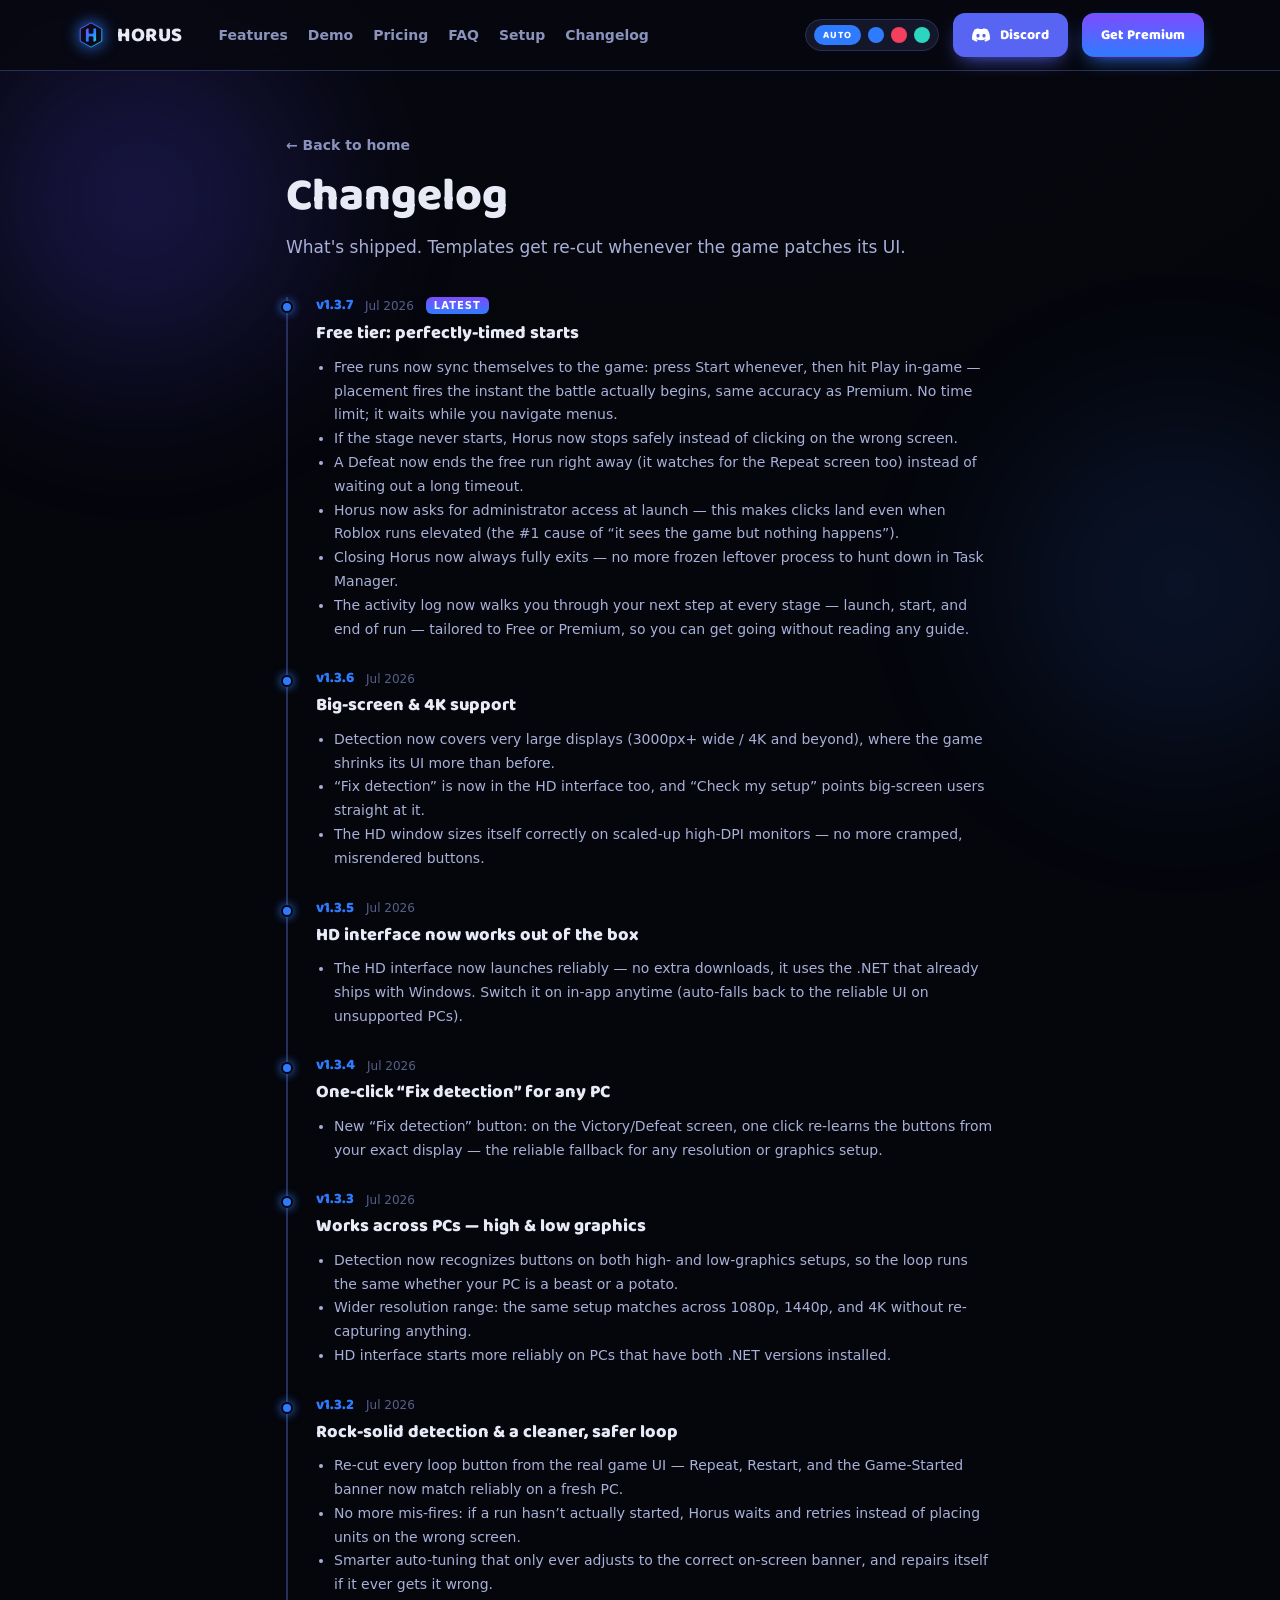
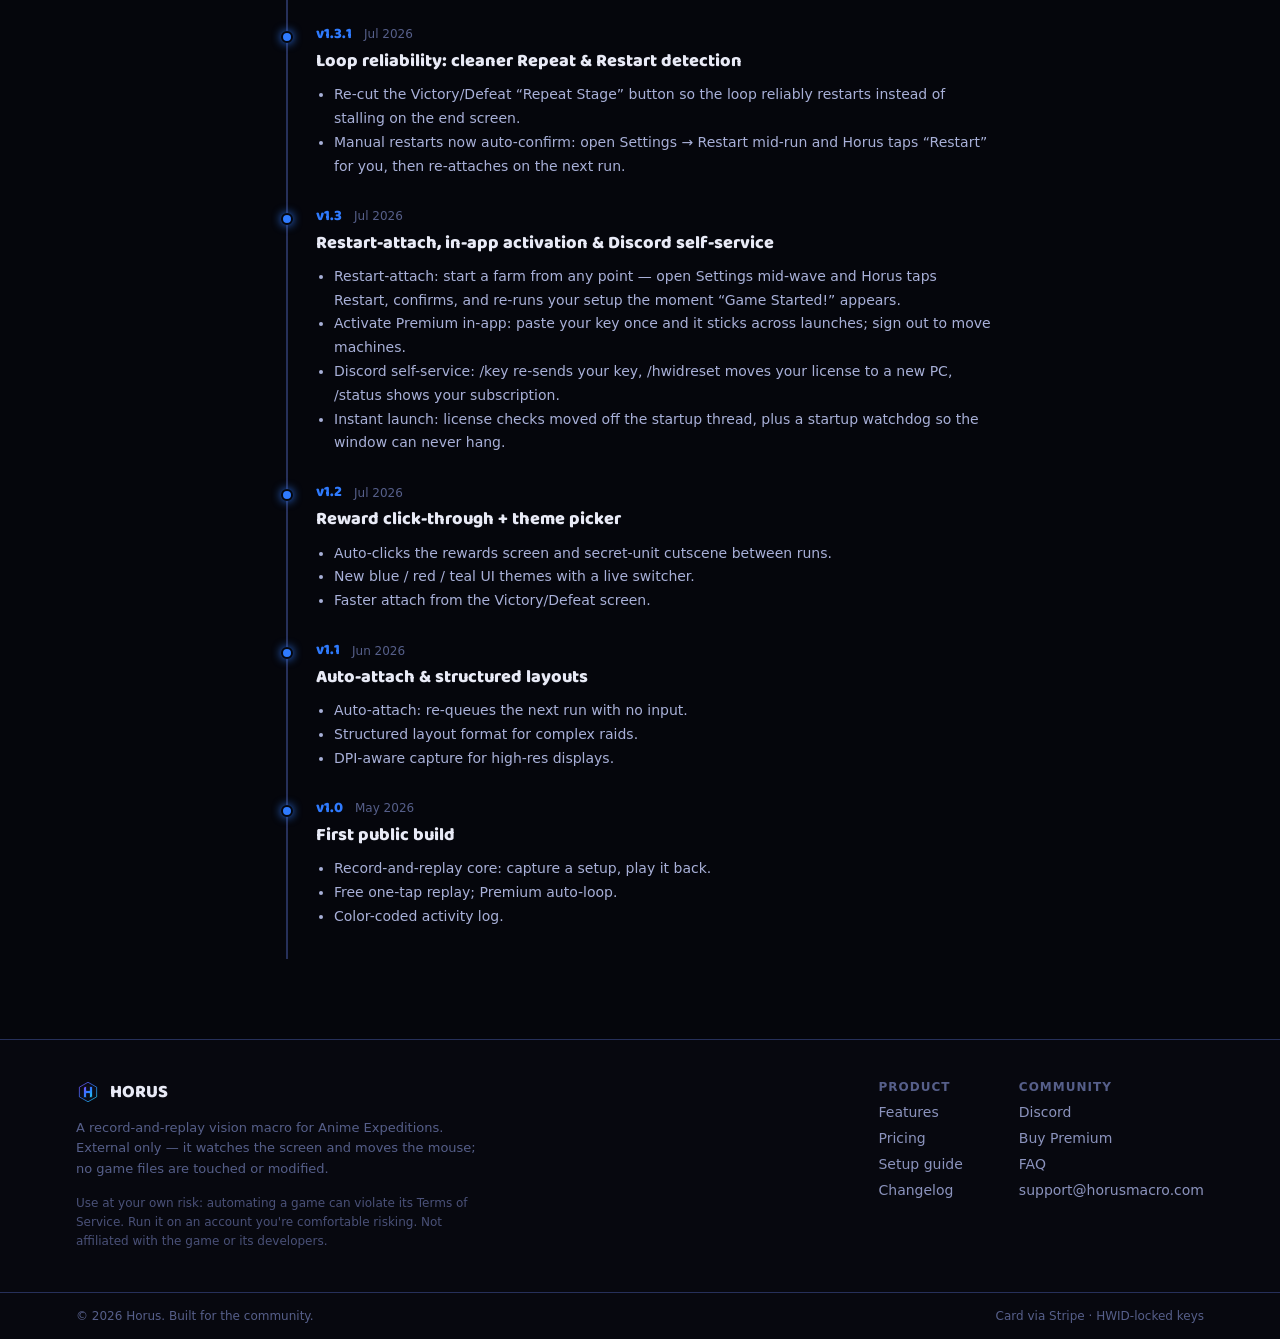
==== changelog.html @ 69d70a3e "Changelog: 1.3.7 adds admin elevation, clean exit, untimed free start, in-app guidance" ====
<!DOCTYPE html>
<html lang="en" data-theme="blue">
<head>
  <meta charset="utf-8">
  <meta name="viewport" content="width=device-width, initial-scale=1">
  <title>Changelog — Horus</title>
  <meta name="description" content="What's shipped in Horus. Templates get re-cut whenever the game patches its UI.">
  <meta name="theme-color" content="#07080f">
  <meta property="og:type" content="website">
  <meta property="og:url" content="https://horusmacro.com/changelog.html">
  <meta property="og:title" content="Changelog — Horus">
  <meta property="og:description" content="What's shipped in Horus. Templates get re-cut whenever the game patches its UI.">
  <meta property="og:image" content="assets/og.png">
  <meta name="twitter:card" content="summary_large_image">

  <link rel="icon" href="favicon.svg" type="image/svg+xml">
  <link rel="preconnect" href="https://fonts.googleapis.com">
  <link rel="preconnect" href="https://fonts.gstatic.com" crossorigin>
  <link href="https://fonts.googleapis.com/css2?family=Baloo+2:wght@500;600;700;800&family=Cascadia+Code&display=swap" rel="stylesheet">
  <link rel="canonical" href="https://horusmacro.com/changelog.html">
  <link rel="stylesheet" href="styles.css">
</head>
<body>
  <a class="skip-link" href="#main">Skip to content</a>

  <div class="bg-fixed" aria-hidden="true"></div>
  <div class="blob blob-a themed" aria-hidden="true"></div>
  <div class="blob blob-b themed" aria-hidden="true"></div>

  <div class="page-wrap">

    <!-- ============ NAV ============ -->
    <header class="nav themed">
      <div class="nav-inner">
        <a class="brand" href="index.html" aria-label="Horus home">
          <span class="mark themed" aria-hidden="true">
            <svg width="30" height="30" viewBox="0 0 128 128" fill="none" aria-hidden="true"><defs><linearGradient id="hlg_changelog_1" x1="0" y1="0" x2="1" y2="1"><stop offset="0" stop-color="#7c4dff"/><stop offset="0.5" stop-color="#2f7bff"/><stop offset="1" stop-color="#22d3ee"/></linearGradient></defs><path d="M64,12 L110,38 V90 L64,116 L18,90 V38 Z" fill="#0b0c17" stroke="url(#hlg_changelog_1)" stroke-width="4" stroke-linejoin="round"/><path d="M48,34 H56 V56 H72 V34 H88 V86 L80,94 H72 V72 H56 V94 H40 V42 Z" fill="url(#hlg_changelog_1)" stroke="#07080f" stroke-width="4" stroke-linejoin="round"/></svg>
          </span>
          <span class="name">HORUS</span>
        </a>

        <nav class="nav-links" aria-label="Primary">
          <a href="index.html#features">Features</a>
          <a href="index.html#demo">Demo</a>
          <a href="index.html#pricing">Pricing</a>
          <a href="index.html#faq">FAQ</a>
          <a href="setup.html">Setup</a>
          <a href="changelog.html" aria-current="page">Changelog</a>
        </nav>

        <div class="nav-right">
          <div class="theme-picker" role="group" aria-label="Color theme">
            <button class="theme-auto active" type="button" aria-pressed="true" title="Auto-cycle themes">AUTO</button>
            <button class="swatch" type="button" data-theme="blue" aria-pressed="false" aria-label="Blue theme"></button>
            <button class="swatch" type="button" data-theme="red" aria-pressed="false" aria-label="Red theme"></button>
            <button class="swatch" type="button" data-theme="teal" aria-pressed="false" aria-label="Teal theme"></button>
          </div>
          <a class="btn btn-discord" href="https://discord.gg/wrZWFJjSjX" target="_blank" rel="noopener" aria-label="Join our Discord"><svg viewBox="0 0 24 24" fill="currentColor" aria-hidden="true"><path d="M20.317 4.369a19.79 19.79 0 0 0-4.885-1.515.074.074 0 0 0-.079.037c-.211.375-.444.865-.608 1.25a18.27 18.27 0 0 0-5.487 0 12.64 12.64 0 0 0-.617-1.25.077.077 0 0 0-.079-.037A19.736 19.736 0 0 0 3.677 4.37a.07.07 0 0 0-.032.027C.533 9.046-.32 13.58.099 18.057a.082.082 0 0 0 .031.057 19.9 19.9 0 0 0 5.993 3.03.078.078 0 0 0 .084-.028c.462-.63.874-1.295 1.226-1.994a.076.076 0 0 0-.041-.106 13.1 13.1 0 0 1-1.872-.892.077.077 0 0 1-.008-.128c.126-.094.252-.192.372-.291a.074.074 0 0 1 .077-.01c3.928 1.793 8.18 1.793 12.062 0a.074.074 0 0 1 .078.009c.12.099.246.198.373.292a.077.077 0 0 1-.006.127 12.3 12.3 0 0 1-1.873.891.077.077 0 0 0-.041.107c.36.698.772 1.362 1.225 1.993a.076.076 0 0 0 .084.028 19.84 19.84 0 0 0 6.002-3.03.077.077 0 0 0 .032-.055c.5-5.177-.838-9.674-3.549-13.66a.061.061 0 0 0-.031-.028zM8.02 15.331c-1.183 0-2.157-1.085-2.157-2.419 0-1.333.956-2.419 2.157-2.419 1.21 0 2.176 1.096 2.157 2.42 0 1.333-.956 2.418-2.157 2.418zm7.975 0c-1.183 0-2.157-1.085-2.157-2.419 0-1.333.955-2.419 2.157-2.419 1.21 0 2.176 1.096 2.157 2.42 0 1.333-.946 2.418-2.157 2.418z"/></svg>Discord</a>
          <a class="btn btn-primary themed" href="index.html#buy">Get Premium</a>
        </div>

        <button class="nav-toggle" type="button" aria-label="Open menu" aria-expanded="false" aria-controls="mobile-menu">
          <svg viewBox="0 0 24 24" fill="none" stroke="currentColor" stroke-width="2.4" stroke-linecap="round"><line x1="4" y1="7" x2="20" y2="7"/><line x1="4" y1="12" x2="20" y2="12"/><line x1="4" y1="17" x2="20" y2="17"/></svg>
        </button>
      </div>

      <div class="mobile-menu" id="mobile-menu">
        <a href="index.html#features">Features</a>
        <a href="index.html#demo">Demo</a>
        <a href="index.html#pricing">Pricing</a>
        <a href="index.html#faq">FAQ</a>
        <a href="setup.html">Setup</a>
        <a href="changelog.html" aria-current="page">Changelog</a>
        <div class="divider"></div>
        <div class="theme-picker-mobile" role="group" aria-label="Color theme">
          <button class="theme-auto active" type="button" aria-pressed="true">AUTO</button>
          <button class="swatch" type="button" data-theme="blue" aria-pressed="false" aria-label="Blue theme"></button>
          <button class="swatch" type="button" data-theme="red" aria-pressed="false" aria-label="Red theme"></button>
          <button class="swatch" type="button" data-theme="teal" aria-pressed="false" aria-label="Teal theme"></button>
        </div>
        <a class="btn btn-discord" href="https://discord.gg/wrZWFJjSjX" target="_blank" rel="noopener" aria-label="Join our Discord"><svg viewBox="0 0 24 24" fill="currentColor" aria-hidden="true"><path d="M20.317 4.369a19.79 19.79 0 0 0-4.885-1.515.074.074 0 0 0-.079.037c-.211.375-.444.865-.608 1.25a18.27 18.27 0 0 0-5.487 0 12.64 12.64 0 0 0-.617-1.25.077.077 0 0 0-.079-.037A19.736 19.736 0 0 0 3.677 4.37a.07.07 0 0 0-.032.027C.533 9.046-.32 13.58.099 18.057a.082.082 0 0 0 .031.057 19.9 19.9 0 0 0 5.993 3.03.078.078 0 0 0 .084-.028c.462-.63.874-1.295 1.226-1.994a.076.076 0 0 0-.041-.106 13.1 13.1 0 0 1-1.872-.892.077.077 0 0 1-.008-.128c.126-.094.252-.192.372-.291a.074.074 0 0 1 .077-.01c3.928 1.793 8.18 1.793 12.062 0a.074.074 0 0 1 .078.009c.12.099.246.198.373.292a.077.077 0 0 1-.006.127 12.3 12.3 0 0 1-1.873.891.077.077 0 0 0-.041.107c.36.698.772 1.362 1.225 1.993a.076.076 0 0 0 .084.028 19.84 19.84 0 0 0 6.002-3.03.077.077 0 0 0 .032-.055c.5-5.177-.838-9.674-3.549-13.66a.061.061 0 0 0-.031-.028zM8.02 15.331c-1.183 0-2.157-1.085-2.157-2.419 0-1.333.956-2.419 2.157-2.419 1.21 0 2.176 1.096 2.157 2.42 0 1.333-.956 2.418-2.157 2.418zm7.975 0c-1.183 0-2.157-1.085-2.157-2.419 0-1.333.955-2.419 2.157-2.419 1.21 0 2.176 1.096 2.157 2.42 0 1.333-.946 2.418-2.157 2.418z"/></svg>Discord</a>
        <a class="btn btn-primary themed" href="index.html#buy">Get Premium</a>
      </div>
    </header>

    <main id="main">
    <section class="subpage subpage-narrow">
      <a class="back-link" href="index.html">← Back to home</a>
      <h1>Changelog</h1>
      <p class="lead">What's shipped. Templates get re-cut whenever the game patches its UI.</p>

      <div class="timeline">
        <div class="tl-entry">
          <span class="tl-dot themed" aria-hidden="true"></span>
          <div class="tl-meta">
            <span class="tl-v themed">v1.3.7</span>
            <span class="tl-date">Jul 2026</span>
            <span class="tl-latest themed">LATEST</span>
          </div>
          <div class="tl-title">Free tier: perfectly-timed starts</div>
          <ul>
            <li>Free runs now sync themselves to the game: press Start whenever, then hit Play in-game — placement fires the instant the battle actually begins, same accuracy as Premium. No time limit; it waits while you navigate menus.</li>
            <li>If the stage never starts, Horus now stops safely instead of clicking on the wrong screen.</li>
            <li>A Defeat now ends the free run right away (it watches for the Repeat screen too) instead of waiting out a long timeout.</li>
            <li>Horus now asks for administrator access at launch — this makes clicks land even when Roblox runs elevated (the #1 cause of “it sees the game but nothing happens”).</li>
            <li>Closing Horus now always fully exits — no more frozen leftover process to hunt down in Task Manager.</li>
            <li>The activity log now walks you through your next step at every stage — launch, start, and end of run — tailored to Free or Premium, so you can get going without reading any guide.</li>
          </ul>
        </div>
        <div class="tl-entry">
          <span class="tl-dot themed" aria-hidden="true"></span>
          <div class="tl-meta">
            <span class="tl-v themed">v1.3.6</span>
            <span class="tl-date">Jul 2026</span>
          </div>
          <div class="tl-title">Big-screen &amp; 4K support</div>
          <ul>
            <li>Detection now covers very large displays (3000px+ wide / 4K and beyond), where the game shrinks its UI more than before.</li>
            <li>“Fix detection” is now in the HD interface too, and “Check my setup” points big-screen users straight at it.</li>
            <li>The HD window sizes itself correctly on scaled-up high-DPI monitors — no more cramped, misrendered buttons.</li>
          </ul>
        </div>
        <div class="tl-entry">
          <span class="tl-dot themed" aria-hidden="true"></span>
          <div class="tl-meta">
            <span class="tl-v themed">v1.3.5</span>
            <span class="tl-date">Jul 2026</span>
          </div>
          <div class="tl-title">HD interface now works out of the box</div>
          <ul>
            <li>The HD interface now launches reliably — no extra downloads, it uses the .NET that already ships with Windows. Switch it on in-app anytime (auto-falls back to the reliable UI on unsupported PCs).</li>
          </ul>
        </div>
        <div class="tl-entry">
          <span class="tl-dot themed" aria-hidden="true"></span>
          <div class="tl-meta">
            <span class="tl-v themed">v1.3.4</span>
            <span class="tl-date">Jul 2026</span>
          </div>
          <div class="tl-title">One-click “Fix detection” for any PC</div>
          <ul>
            <li>New “Fix detection” button: on the Victory/Defeat screen, one click re-learns the buttons from your exact display — the reliable fallback for any resolution or graphics setup.</li>
          </ul>
        </div>
        <div class="tl-entry">
          <span class="tl-dot themed" aria-hidden="true"></span>
          <div class="tl-meta">
            <span class="tl-v themed">v1.3.3</span>
            <span class="tl-date">Jul 2026</span>
          </div>
          <div class="tl-title">Works across PCs — high &amp; low graphics</div>
          <ul>
            <li>Detection now recognizes buttons on both high- and low-graphics setups, so the loop runs the same whether your PC is a beast or a potato.</li>
            <li>Wider resolution range: the same setup matches across 1080p, 1440p, and 4K without re-capturing anything.</li>
            <li>HD interface starts more reliably on PCs that have both .NET versions installed.</li>
          </ul>
        </div>
        <div class="tl-entry">
          <span class="tl-dot themed" aria-hidden="true"></span>
          <div class="tl-meta">
            <span class="tl-v themed">v1.3.2</span>
            <span class="tl-date">Jul 2026</span>
          </div>
          <div class="tl-title">Rock-solid detection &amp; a cleaner, safer loop</div>
          <ul>
            <li>Re-cut every loop button from the real game UI — Repeat, Restart, and the Game-Started banner now match reliably on a fresh PC.</li>
            <li>No more mis-fires: if a run hasn’t actually started, Horus waits and retries instead of placing units on the wrong screen.</li>
            <li>Smarter auto-tuning that only ever adjusts to the correct on-screen banner, and repairs itself if it ever gets it wrong.</li>
          </ul>
        </div>
        <div class="tl-entry">
          <span class="tl-dot themed" aria-hidden="true"></span>
          <div class="tl-meta">
            <span class="tl-v themed">v1.3.1</span>
            <span class="tl-date">Jul 2026</span>
          </div>
          <div class="tl-title">Loop reliability: cleaner Repeat &amp; Restart detection</div>
          <ul>
            <li>Re-cut the Victory/Defeat “Repeat Stage” button so the loop reliably restarts instead of stalling on the end screen.</li>
            <li>Manual restarts now auto-confirm: open Settings → Restart mid-run and Horus taps “Restart” for you, then re-attaches on the next run.</li>
          </ul>
        </div>
        <div class="tl-entry">
          <span class="tl-dot themed" aria-hidden="true"></span>
          <div class="tl-meta">
            <span class="tl-v themed">v1.3</span>
            <span class="tl-date">Jul 2026</span>
          </div>
          <div class="tl-title">Restart-attach, in-app activation &amp; Discord self-service</div>
          <ul>
            <li>Restart-attach: start a farm from any point — open Settings mid-wave and Horus taps Restart, confirms, and re-runs your setup the moment “Game Started!” appears.</li>
            <li>Activate Premium in-app: paste your key once and it sticks across launches; sign out to move machines.</li>
            <li>Discord self-service: /key re-sends your key, /hwidreset moves your license to a new PC, /status shows your subscription.</li>
            <li>Instant launch: license checks moved off the startup thread, plus a startup watchdog so the window can never hang.</li>
          </ul>
        </div>
        <div class="tl-entry">
          <span class="tl-dot themed" aria-hidden="true"></span>
          <div class="tl-meta">
            <span class="tl-v themed">v1.2</span>
            <span class="tl-date">Jul 2026</span>
          </div>
          <div class="tl-title">Reward click-through + theme picker</div>
          <ul>
            <li>Auto-clicks the rewards screen and secret-unit cutscene between runs.</li>
            <li>New blue / red / teal UI themes with a live switcher.</li>
            <li>Faster attach from the Victory/Defeat screen.</li>
          </ul>
        </div>
        <div class="tl-entry">
          <span class="tl-dot themed" aria-hidden="true"></span>
          <div class="tl-meta">
            <span class="tl-v themed">v1.1</span>
            <span class="tl-date">Jun 2026</span>
          </div>
          <div class="tl-title">Auto-attach &amp; structured layouts</div>
          <ul>
            <li>Auto-attach: re-queues the next run with no input.</li>
            <li>Structured layout format for complex raids.</li>
            <li>DPI-aware capture for high-res displays.</li>
          </ul>
        </div>
        <div class="tl-entry">
          <span class="tl-dot themed" aria-hidden="true"></span>
          <div class="tl-meta">
            <span class="tl-v themed">v1.0</span>
            <span class="tl-date">May 2026</span>
          </div>
          <div class="tl-title">First public build</div>
          <ul>
            <li>Record-and-replay core: capture a setup, play it back.</li>
            <li>Free one-tap replay; Premium auto-loop.</li>
            <li>Color-coded activity log.</li>
          </ul>
        </div>
      </div>
    </section>
    </main>

    <!-- ============ FOOTER ============ -->
    <footer class="footer">
      <div class="footer-top">
        <div class="footer-brand">
          <div class="row">
            <span class="mark themed" aria-hidden="true"><svg width="24" height="24" viewBox="0 0 128 128" fill="none" aria-hidden="true"><defs><linearGradient id="hlg_changelog_2" x1="0" y1="0" x2="1" y2="1"><stop offset="0" stop-color="#7c4dff"/><stop offset="0.5" stop-color="#2f7bff"/><stop offset="1" stop-color="#22d3ee"/></linearGradient></defs><path d="M64,12 L110,38 V90 L64,116 L18,90 V38 Z" fill="#0b0c17" stroke="url(#hlg_changelog_2)" stroke-width="4" stroke-linejoin="round"/><path d="M48,34 H56 V56 H72 V34 H88 V86 L80,94 H72 V72 H56 V94 H40 V42 Z" fill="url(#hlg_changelog_2)" stroke="#07080f" stroke-width="4" stroke-linejoin="round"/></svg></span>
            <span class="name">HORUS</span>
          </div>
          <p>A record-and-replay vision macro for Anime Expeditions. External only — it watches the screen and moves the mouse; no game files are touched or modified.</p>
          <p style="color:#4a5178;font-size:12px;">Use at your own risk: automating a game can violate its Terms of Service. Run it on an account you're comfortable risking. Not affiliated with the game or its developers.</p>
        </div>
        <div class="footer-cols">
          <div class="footer-col">
            <span class="label">Product</span>
            <a href="index.html#features">Features</a>
            <a href="index.html#pricing">Pricing</a>
            <a href="setup.html">Setup guide</a>
            <a href="changelog.html">Changelog</a>
          </div>
          <div class="footer-col">
            <span class="label">Community</span>
            <a href="index.html#discord">Discord</a>
            <a href="index.html#buy">Buy Premium</a>
            <a href="index.html#faq">FAQ</a>
            <a class="js-support" data-u="support" data-d="horusmacro.com" href="#">Email support</a>
          </div>
        </div>
      </div>
      <div class="footer-bottom">
        <div class="footer-bottom-inner">
          <span>© 2026 Horus. Built for the community.</span>
          <span>Card via Stripe · HWID-locked keys</span>
        </div>
      </div>
    </footer>

  </div>

  <script src="app.js" defer></script>
</body>
</html>
---- styles.css ----
/* ============================================================
   Horus marketing site — styles
   Vanilla rebuild of the approved prototype. Three themes
   (blue / red / teal) switched via [data-theme] on <html>.
   ============================================================ */

/* ---------- Themes / tokens ---------- */
:root,
:root[data-theme="blue"] {
  --primary: #2f7bff;
  --primary-2: #7c4dff;
  --accent: #22d3ee;
  --bg-deep: #07080f;
  --panel: #0d0e1a;
  --elev: #14162a;
  --border: #26305a;
  --text: #e8eaf6;
  --muted: #8b93bd;
  --on-accent: #ffffff;
  --fog: #5a4bff;
}

:root[data-theme="red"] {
  --primary: #f43f5e;
  --primary-2: #ff7a45;
  --accent: #ffb199;
  --bg-deep: #0a0506;
  --panel: #140a0b;
  --elev: #1e0e10;
  --border: #5a2630;
  --text: #f6e6e8;
  --muted: #b07d84;
  --on-accent: #ffffff;
  --fog: #ff5a5f;
}

:root[data-theme="teal"] {
  --primary: #2dd4bf;
  --primary-2: #34d399;
  --accent: #67e8f9;
  --bg-deep: #04100e;
  --panel: #071612;
  --elev: #0d221c;
  --border: #164a3f;
  --text: #d8fbf1;
  --muted: #6fae9f;
  --on-accent: #04100e;
  --fog: #2dd4bf;
}

/* fixed (non-theme) */
:root {
  --success: #34d399;
  --warning: #fbbf24;
  --danger: #f43f5e;
  --off: #565f8a;
  --page: #05060c;
  --maxw: 1180px;
}

/* ---------- Base ---------- */
* { box-sizing: border-box; }

html {
  scroll-behavior: smooth;
}

body {
  margin: 0;
  background: var(--page);
  color: var(--text);
  font-family: 'Segoe UI', system-ui, -apple-system, sans-serif;
  overflow-x: hidden;
  min-height: 100vh;
  position: relative;
}

a { color: var(--primary); text-decoration: none; }
a:hover { color: var(--accent); }
::selection { background: var(--primary); color: #fff; }

img { max-width: 100%; display: block; }

h1, h2, h3 { text-wrap: balance; }
p { text-wrap: pretty; }

/* themed transition helper */
.themed {
  transition: background-color .7s ease, border-color .7s ease,
              color .7s ease, box-shadow .7s ease;
}

/* focus ring — accessibility */
a:focus-visible,
button:focus-visible,
[tabindex]:focus-visible,
.faq-q:focus-visible {
  outline: 3px solid var(--accent);
  outline-offset: 3px;
  border-radius: 8px;
}

.skip-link {
  position: absolute;
  left: -9999px;
  top: 0;
  z-index: 100;
  background: var(--elev);
  color: var(--text);
  padding: 12px 18px;
  border-radius: 0 0 10px 0;
  font-weight: 700;
}
.skip-link:focus {
  left: 0;
}

.sr-only {
  position: absolute;
  width: 1px; height: 1px;
  padding: 0; margin: -1px;
  overflow: hidden; clip: rect(0 0 0 0);
  white-space: nowrap; border: 0;
}

/* ---------- Keyframes ---------- */
@keyframes drift {
  0% { transform: translate(0,0) scale(1); }
  50% { transform: translate(40px,-26px) scale(1.2); }
  100% { transform: translate(0,0) scale(1); }
}
@keyframes drift2 {
  0% { transform: translate(0,0) scale(1.15); }
  50% { transform: translate(-34px,22px) scale(1); }
  100% { transform: translate(0,0) scale(1.15); }
}
@keyframes floaty {
  0%,100% { transform: translateY(0); }
  50% { transform: translateY(-14px); }
}
@keyframes barPulse {
  0%,100% { opacity: .6; }
  50% { opacity: 1; }
}

/* ---------- Ambient background ---------- */
.bg-fixed {
  position: fixed; inset: 0; z-index: 0; pointer-events: none;
  background: radial-gradient(1200px 700px at 50% -8%, var(--bg-deep), #05060c 72%);
}
.blob {
  position: fixed; z-index: 0; pointer-events: none;
  border-radius: 50%;
}
.blob-a {
  left: -140px; top: -80px; width: 560px; height: 560px;
  background: radial-gradient(circle, var(--fog), transparent 66%);
  filter: blur(60px); opacity: .28;
  animation: drift 20s ease-in-out infinite;
}
.blob-b {
  right: -160px; top: 36%; width: 520px; height: 520px;
  background: radial-gradient(circle, var(--primary), transparent 70%);
  filter: blur(70px); opacity: .16;
  animation: drift2 26s ease-in-out infinite;
}

.page-wrap { position: relative; z-index: 1; }

/* ---------- Nav ---------- */
.nav {
  position: sticky; top: 0; z-index: 40;
  backdrop-filter: blur(12px);
  background: #07080fcc;
  border-bottom: 1px solid var(--border);
}
.nav-inner {
  max-width: var(--maxw); margin: 0 auto;
  display: flex; align-items: center; gap: 22px;
  padding: 13px 26px;
}
.brand {
  display: flex; align-items: center; gap: 11px; color: inherit;
}
.brand:hover { color: inherit; }
.brand .mark {
  color: var(--primary);
  filter: drop-shadow(0 0 8px var(--primary));
  display: flex;
}
.brand .name {
  font: 800 20px/1 'Baloo 2', sans-serif; letter-spacing: .5px;
}
.nav-links {
  margin-left: 14px; display: flex; gap: 20px;
  font-size: 14px; font-weight: 600; color: var(--muted);
}
.nav-links a { color: inherit; }
.nav-links a:hover { color: var(--text); }
.nav-right {
  margin-left: auto; display: flex; align-items: center; gap: 14px;
}

/* theme picker */
.theme-picker {
  display: flex; align-items: center; gap: 7px;
  padding: 5px 8px; border-radius: 999px;
  background: var(--elev); border: 1px solid var(--border);
}
.theme-auto {
  font: 700 10px/1 'Baloo 2', sans-serif; letter-spacing: 1px;
  padding: 5px 9px; border-radius: 999px; border: none; cursor: pointer;
  background: transparent; color: var(--muted);
}
.theme-auto.active { background: var(--primary); color: var(--on-accent); }
.swatch {
  position: relative; width: 16px; height: 16px; border-radius: 50%;
  border: none; cursor: pointer; padding: 0;
}
.swatch[data-theme="blue"] { background: #2f7bff; }
.swatch[data-theme="red"]  { background: #f43f5e; }
.swatch[data-theme="teal"] { background: #2dd4bf; }
.swatch.active::after {
  content: ""; position: absolute; inset: -3px;
  border-radius: 50%; border: 2px solid #fff;
}

.btn {
  display: inline-flex; align-items: center; justify-content: center; gap: 10px;
  font: 800 14px/1 'Baloo 2', sans-serif;
  border-radius: 12px; cursor: pointer; border: 1px solid transparent;
  min-height: 44px; padding: 0 18px; text-align: center;
}
.btn-primary {
  color: var(--on-accent);
  background: linear-gradient(180deg, var(--primary-2), var(--primary));
  box-shadow: 0 8px 20px -8px var(--primary);
}
.btn-primary:hover { color: var(--on-accent); filter: brightness(1.08); }
.btn-ghost {
  color: #c7cdf0; background: transparent; border: 1px solid var(--border);
}
.btn-ghost:hover { color: var(--text); background: var(--elev); }
.btn-elev {
  color: var(--text); background: var(--elev); border: 1px solid var(--border);
}
.btn-elev:hover { color: var(--text); filter: brightness(1.12); }
.btn-discord {
  color: #fff; background: #5865f2; border: 1px solid transparent;
  box-shadow: 0 8px 20px -8px #5865f2;
}
.btn-discord:hover { color: #fff; filter: brightness(1.08); }
.btn-discord svg { width: 18px; height: 18px; }
.btn-lg { font-size: 17px; min-height: 56px; padding: 0 26px; border-radius: 13px; }

/* mobile nav toggle */
.nav-toggle {
  display: none;
  margin-left: auto;
  background: var(--elev); border: 1px solid var(--border);
  color: var(--text); border-radius: 10px;
  width: 44px; height: 44px; cursor: pointer;
  align-items: center; justify-content: center;
}
.nav-toggle svg { width: 22px; height: 22px; }

/* ---------- Layout helpers ---------- */
.section { max-width: var(--maxw); margin: 0 auto; padding: 50px 26px; }
.section-narrow { max-width: 1020px; }
.section-center { text-align: center; }
.eyebrow {
  font-size: 13px; font-weight: 800; letter-spacing: 2px;
  text-transform: uppercase; color: var(--primary-2);
}
.h2 { font: 800 40px/1.1 'Baloo 2', sans-serif; margin: 12px 0 0; }
.lead { color: #a8b0d8; font-size: 16px; line-height: 1.6; }
.head-block { text-align: center; margin-bottom: 38px; }

/* ---------- Hero ---------- */
.hero {
  max-width: var(--maxw); margin: 0 auto;
  padding: 76px 26px 30px;
  display: grid; grid-template-columns: 1.05fr .95fr; gap: 48px;
  align-items: center;
}
.pill {
  display: inline-flex; align-items: center; gap: 9px;
  padding: 7px 14px; border-radius: 999px;
  background: var(--elev); border: 1px solid var(--border);
  font-size: 12px; font-weight: 700; letter-spacing: 1.5px;
  color: var(--primary-2); text-transform: uppercase;
}
.pill .dot {
  width: 7px; height: 7px; border-radius: 50%;
  background: var(--primary); box-shadow: 0 0 8px var(--primary);
}
.hero h1 {
  font: 800 62px/1.02 'Baloo 2', sans-serif;
  letter-spacing: -.5px; margin: 20px 0 0;
}
.hero h1 .accent { color: var(--primary); }
.hero p {
  font-size: 18px; line-height: 1.6; color: #a8b0d8;
  margin: 22px 0 0; max-width: 520px;
}
.cta-row {
  display: flex; flex-wrap: wrap; gap: 14px; margin-top: 32px;
}
.ticks {
  display: flex; flex-wrap: wrap; gap: 18px; margin-top: 26px;
  font-size: 13px; color: var(--muted);
}

/* hero app mock */
.mock {
  position: relative; animation: floaty 7s ease-in-out infinite;
}
.mock-glow {
  position: absolute; inset: -30px; border-radius: 30px;
  background: radial-gradient(circle, var(--primary), transparent 68%);
  filter: blur(40px); opacity: .32;
}
.mock-win {
  position: relative; border-radius: 16px; overflow: hidden;
  background: var(--bg-deep); border: 1px solid var(--border);
  box-shadow: 0 40px 90px -30px #000;
}
.mock-title {
  display: flex; align-items: center; gap: 9px;
  padding: 9px 13px; background: var(--panel);
  border-bottom: 1px solid var(--border);
  font-size: 11px; color: var(--muted);
}
.mock-title .chip {
  width: 15px; height: 15px; border-radius: 5px;
  background: linear-gradient(150deg, var(--primary-2), var(--accent));
}
.mock-bar {
  height: 3px;
  background: linear-gradient(90deg, var(--primary-2), var(--primary), var(--accent));
  animation: barPulse 3.5s ease-in-out infinite;
}
.mock-body { padding: 18px; }
.mock-head { display: flex; align-items: center; gap: 12px; }
.mock-head .logo { color: var(--primary); filter: drop-shadow(0 0 10px var(--primary)); display: flex; }
.mock-head .ttl { font: 800 20px/1 'Baloo 2', sans-serif; }
.mock-head .sub { font-size: 9px; letter-spacing: 2px; color: var(--primary-2); font-weight: 700; margin-top: 3px; }
.mock-badge {
  margin-left: auto; padding: 5px 11px; border-radius: 999px;
  background: linear-gradient(180deg, var(--primary-2), var(--primary));
  font-size: 10px; font-weight: 800; color: var(--on-accent);
}
.mock-tabs {
  display: flex; gap: 6px; margin-top: 15px; padding: 5px;
  border-radius: 12px; background: var(--panel); border: 1px solid var(--border);
}
.mock-tab {
  flex: 1; text-align: center; padding: 10px 0; border-radius: 9px;
  font: 800 13px/1 'Baloo 2', sans-serif;
}
.mock-tab.on { color: var(--on-accent); background: linear-gradient(180deg, var(--primary-2), var(--primary)); }
.mock-tab.off { color: var(--muted); border: 1px solid var(--border); }
.mock-select {
  display: flex; align-items: center; gap: 9px; margin-top: 12px;
  padding: 10px 13px; border-radius: 10px;
  background: var(--elev); border: 1px solid var(--border);
  font-size: 13px; color: var(--text);
}
.mock-select .caret { margin-left: auto; color: var(--muted); }
.mock-start {
  margin-top: 11px; height: 50px; border-radius: 11px;
  display: flex; align-items: center; justify-content: center; gap: 10px;
  font: 800 17px/1 'Baloo 2', sans-serif; color: var(--on-accent);
  background: linear-gradient(180deg, var(--primary-2), var(--primary));
  box-shadow: 0 10px 24px -8px var(--primary);
}
.mock-start .key { font-size: 10px; padding: 3px 7px; border-radius: 5px; background: #0000002e; }
.mock-log {
  margin-top: 12px; font-family: 'Cascadia Code', monospace;
  font-size: 11px; line-height: 1.8; background: #00000055;
  border: 1px solid var(--border); border-radius: 10px; padding: 11px 13px;
}
.mock-log .ok { color: var(--success); }
.mock-log .act { color: var(--primary); }
.mock-log .dim { color: var(--muted); }

/* ---------- Trust strip ---------- */
.trust {
  max-width: var(--maxw); margin: 0 auto; padding: 14px 26px 40px;
}
.trust-grid {
  display: grid; grid-template-columns: repeat(3, 1fr); gap: 1px;
  background: var(--border); border: 1px solid var(--border);
  border-radius: 14px; overflow: hidden;
}
.trust-cell { background: var(--panel); padding: 20px 22px; }
.trust-cell h3 { font: 800 16px/1.2 'Baloo 2', sans-serif; color: var(--text); margin: 0; }
.trust-cell p { font-size: 13px; color: var(--muted); margin: 6px 0 0; line-height: 1.5; }

/* ---------- Demo ---------- */
.demo-slot {
  position: relative; aspect-ratio: 16/9; border-radius: 18px; overflow: hidden;
  background: var(--panel); border: 1px solid var(--border);
  box-shadow: 0 40px 90px -40px #000;
}
.demo-slot .hatch {
  position: absolute; inset: 0; opacity: .05;
  background: repeating-linear-gradient(135deg, #ffffff 0 1px, transparent 1px 16px);
}
.demo-slot .center {
  position: absolute; inset: 0; display: flex; flex-direction: column;
  align-items: center; justify-content: center; gap: 16px;
}
.play-btn {
  width: 78px; height: 78px; border-radius: 50%;
  background: linear-gradient(180deg, var(--primary-2), var(--primary));
  display: flex; align-items: center; justify-content: center;
  box-shadow: 0 0 40px var(--primary);
  color: var(--on-accent); font-size: 26px; padding-left: 5px;
}
.demo-slot .note {
  font-family: 'Cascadia Code', monospace; font-size: 12px;
  letter-spacing: 1px; color: var(--muted);
}

/* ---------- Cards / grids ---------- */
.grid-3 { display: grid; grid-template-columns: repeat(3, 1fr); gap: 20px; }
.card {
  position: relative; background: var(--panel);
  border: 1px solid var(--border); border-radius: 16px;
  padding: 26px 24px; overflow: hidden;
}
.card .num { font: 800 60px/1 'Baloo 2', sans-serif; color: var(--primary); opacity: .16; }
.card h3 { font: 800 20px/1.2 'Baloo 2', sans-serif; margin: 8px 0 0; }
.card p { font-size: 14px; color: #a8b0d8; margin: 8px 0 0; line-height: 1.6; }
.card .icon {
  width: 42px; height: 42px; border-radius: 11px;
  background: var(--elev); border: 1px solid var(--border);
  display: flex; align-items: center; justify-content: center;
  color: var(--primary);
}
.card .icon + h3 { margin-top: 16px; }
.feature h3 { font-size: 18px; }
.feature { padding: 24px; }

/* ---------- Pricing ---------- */
.pricing { max-width: 960px; }
.plan-grid {
  display: grid; grid-template-columns: 1.3fr 1fr 1fr; gap: 1px;
  background: var(--border); border: 1px solid var(--border);
  border-radius: 18px; overflow: hidden;
}
.plan-cell { background: var(--panel); }
.plan-head-label {
  background: var(--bg-deep); padding: 26px 22px;
  display: flex; align-items: flex-end;
  font-size: 13px; color: var(--muted);
}
.plan-head {
  background: var(--panel); padding: 24px 22px; text-align: center;
  position: relative;
}
.plan-head.popular { box-shadow: inset 0 0 0 1px var(--primary); }
.plan-head .tier { font: 800 20px/1 'Baloo 2', sans-serif; }
.plan-head .tier.pro { color: var(--primary); }
.plan-head .price { font: 800 34px/1 'Baloo 2', sans-serif; margin: 10px 0 2px; }
.plan-head .small { font-size: 12px; color: var(--muted); }
.plan-head .btn { display: flex; width: 100%; margin-top: 16px; }
.popular-tab {
  position: absolute; top: -1px; left: 50%; transform: translateX(-50%);
  font: 800 10px/1 'Baloo 2', sans-serif; letter-spacing: 1px;
  color: var(--on-accent);
  background: linear-gradient(180deg, var(--primary-2), var(--primary));
  padding: 4px 12px; border-radius: 0 0 8px 8px;
}
.plan-row-label {
  background: var(--bg-deep); padding: 15px 22px;
  font-size: 14px; color: #c7cdf0; display: flex; align-items: center;
}
.plan-row-val {
  background: var(--panel); padding: 15px 22px; text-align: center;
  font-size: 15px;
}
.plan-row-val.yes { color: var(--success); }
.plan-row-val.no { color: var(--off); }
.pricing-note {
  text-align: center; font-size: 13px; color: var(--off); margin: 18px 0 0;
}
.compat-callout {
  max-width: 620px; margin: 16px auto 0; padding: 14px 18px;
  background: var(--elev); border: 1px solid var(--border);
  border-left: 3px solid var(--accent); border-radius: 12px;
  font-size: 13.5px; line-height: 1.6; color: var(--muted); text-align: center;
}
.compat-callout strong { color: var(--text); }
.compat-steps {
  display: grid; grid-template-columns: repeat(3, 1fr); gap: 14px;
  max-width: 860px; margin: 26px auto 0;
}
@media (max-width: 720px) { .compat-steps { grid-template-columns: 1fr; } }
.compat-step {
  background: var(--elev); border: 1px solid var(--border); border-radius: 14px;
  padding: 18px; text-align: left;
}
.compat-step p { margin: 10px 0 0; font-size: 14px; line-height: 1.55; color: var(--muted); }
.compat-step b { color: var(--text); }
.compat-n {
  display: inline-flex; align-items: center; justify-content: center;
  width: 30px; height: 30px; border-radius: 9px; font-weight: 800; font-size: 15px;
  color: var(--on-accent); background: linear-gradient(150deg, var(--primary-2), var(--accent));
}
.compat-req {
  max-width: 780px; margin: 22px auto 0; padding: 12px 16px; border-radius: 10px;
  border: 1px dashed var(--border); font-size: 13px; line-height: 1.6;
  color: var(--muted); text-align: center;
}
.compat-req b { color: var(--text); }

/* ---------- FAQ ---------- */
.faq { max-width: 820px; }
.faq-list { display: flex; flex-direction: column; gap: 12px; }
.faq-item {
  background: var(--panel); border: 1px solid var(--border);
  border-radius: 13px; overflow: hidden;
}
.faq-q {
  display: flex; align-items: center; gap: 14px;
  padding: 18px 20px; cursor: pointer; width: 100%;
  background: none; border: none; color: inherit; text-align: left;
}
.faq-q .q-text { font: 800 16px/1.3 'Baloo 2', sans-serif; flex: 1; }
.faq-q .sign { color: var(--primary); font-size: 20px; font-weight: 700; }
.faq-a {
  padding: 0 20px 18px; font-size: 15px; color: #a8b0d8; line-height: 1.65;
}
.faq-item[hidden] { display: block; }
.faq-a[hidden] { display: none; }

/* ---------- Final CTA ---------- */
.final-cta {
  position: relative; overflow: hidden; border-radius: 22px;
  border: 1px solid var(--border); background: var(--panel);
  padding: 56px 40px; text-align: center;
}
.final-cta .blob {
  position: absolute;
}
.final-cta .blob-1 {
  left: -80px; top: -60px; width: 340px; height: 340px;
  background: radial-gradient(circle, var(--fog), transparent 66%);
  filter: blur(50px); opacity: .4; animation: drift 18s ease-in-out infinite;
}
.final-cta .blob-2 {
  right: -70px; bottom: -80px; width: 320px; height: 320px;
  background: radial-gradient(circle, var(--primary), transparent 70%);
  filter: blur(56px); opacity: .24; animation: drift2 22s ease-in-out infinite;
}
.final-cta .inner { position: relative; }
.final-cta h2 { font: 800 44px/1.05 'Baloo 2', sans-serif; margin: 0; }
.final-cta p { color: #a8b0d8; font-size: 17px; margin: 16px auto 0; max-width: 540px; line-height: 1.6; }
.final-cta .cta-row { justify-content: center; }

/* ---------- Sub-pages ---------- */
.subpage { max-width: 820px; margin: 0 auto; padding: 64px 26px 80px; }
.subpage-narrow { max-width: 760px; }
.back-link { font-size: 14px; font-weight: 700; color: var(--muted); }
.subpage h1 { font: 800 46px/1.05 'Baloo 2', sans-serif; margin: 18px 0 0; }
.subpage > p.lead { color: #a8b0d8; font-size: 17px; margin: 14px 0 0; line-height: 1.6; }

.step-list { display: flex; flex-direction: column; gap: 14px; margin-top: 34px; }
.step {
  display: flex; gap: 18px; background: var(--panel);
  border: 1px solid var(--border); border-radius: 14px; padding: 22px 24px;
}
.step .n {
  flex: none; width: 40px; height: 40px; border-radius: 11px;
  background: linear-gradient(180deg, var(--primary-2), var(--primary));
  color: var(--on-accent); display: flex; align-items: center; justify-content: center;
  font: 800 18px/1 'Baloo 2', sans-serif;
}
.step h3 { font: 800 19px/1.2 'Baloo 2', sans-serif; margin: 0; }
.step p { font-size: 15px; color: #a8b0d8; margin: 7px 0 0; line-height: 1.65; }

.callout {
  margin-top: 26px; background: var(--elev); border: 1px solid var(--border);
  border-radius: 13px; padding: 20px 22px; font-size: 14px;
  color: #a8b0d8; line-height: 1.65;
}
.callout strong { color: var(--text); }

.timeline { margin-top: 36px; border-left: 2px solid var(--border); }
.tl-entry { position: relative; padding: 0 0 30px 28px; }
.tl-dot {
  position: absolute; left: -7px; top: 4px; width: 12px; height: 12px;
  border-radius: 50%; background: var(--primary);
  box-shadow: 0 0 10px var(--primary); border: 2px solid #05060c;
}
.tl-meta { display: flex; align-items: center; gap: 12px; flex-wrap: wrap; }
.tl-v { font: 800 15px/1 'Baloo 2', sans-serif; color: var(--primary); }
.tl-date { font-size: 12px; color: var(--off); }
.tl-latest {
  font-size: 10px; font-weight: 800; letter-spacing: 1px; color: var(--on-accent);
  background: linear-gradient(180deg, var(--primary-2), var(--primary));
  padding: 3px 8px; border-radius: 6px;
}
.tl-title { font: 800 18px/1.3 'Baloo 2', sans-serif; margin-top: 8px; }
.tl-entry ul { margin: 10px 0 0; padding-left: 18px; color: #a8b0d8; font-size: 14px; line-height: 1.7; }

/* ---------- Footer ---------- */
.footer {
  position: relative; z-index: 1;
  border-top: 1px solid var(--border); background: #07080f;
}
.footer-top {
  max-width: var(--maxw); margin: 0 auto; padding: 40px 26px;
  display: flex; flex-wrap: wrap; gap: 30px;
  align-items: flex-start; justify-content: space-between;
}
.footer-brand { max-width: 420px; }
.footer-brand .row { display: flex; align-items: center; gap: 10px; }
.footer-brand .mark { color: var(--primary); display: flex; }
.footer-brand .name { font: 800 18px/1 'Baloo 2', sans-serif; }
.footer-brand p { font-size: 13px; color: var(--off); line-height: 1.6; margin: 14px 0 0; }
.footer-cols { display: flex; gap: 56px; }
.footer-col { display: flex; flex-direction: column; gap: 10px; font-size: 14px; color: var(--muted); }
.footer-col a, .footer-col span[role="link"] { color: inherit; cursor: pointer; }
.footer-col a:hover { color: var(--text); }
.footer-col .label {
  font-size: 12px; font-weight: 800; letter-spacing: 1px;
  color: var(--off); text-transform: uppercase;
}
.footer-bottom { border-top: 1px solid var(--border); }
.footer-bottom-inner {
  max-width: var(--maxw); margin: 0 auto; padding: 16px 26px;
  font-size: 12px; color: var(--off);
  display: flex; flex-wrap: wrap; gap: 10px; justify-content: space-between;
}

/* ---------- Responsive ---------- */
@media (max-width: 960px) {
  .hero {
    grid-template-columns: 1fr; gap: 34px; padding-top: 54px;
  }
  .hero h1 { font-size: 44px; }
  .mock { max-width: 460px; margin: 0 auto; width: 100%; }
  .grid-3 { grid-template-columns: 1fr 1fr; }
  .h2, .final-cta h2 { font-size: 32px; }
  .plan-grid { font-size: 14px; }

  .nav-links, .nav-right .btn, .theme-picker { display: none; }
  .nav-toggle { display: flex; }

  /* mobile menu panel */
  .mobile-menu {
    display: none;
    flex-direction: column; gap: 4px;
    padding: 10px 26px 18px;
    border-bottom: 1px solid var(--border);
    background: #07080fee; backdrop-filter: blur(12px);
  }
  .mobile-menu.open { display: flex; }
  .mobile-menu a, .mobile-menu button {
    text-align: left; background: none; border: none;
    color: var(--text); font: 700 16px/1 'Baloo 2', sans-serif;
    padding: 12px 4px; cursor: pointer; min-height: 44px;
    display: flex; align-items: center;
  }
  .mobile-menu .divider { height: 1px; background: var(--border); margin: 6px 0; }
  .mobile-menu .theme-picker-mobile {
    display: flex; align-items: center; gap: 9px; padding: 12px 4px;
  }
  .mobile-menu .btn { display: inline-flex; margin-top: 6px; }
}

@media (min-width: 961px) {
  .mobile-menu { display: none !important; }
}

@media (max-width: 540px) {
  .hero h1 { font-size: 32px; }
  .h2, .final-cta h2 { font-size: 26px; }
  .subpage h1 { font-size: 34px; }
  .grid-3 { grid-template-columns: 1fr; }
  .trust-grid { grid-template-columns: 1fr; }
  .plan-grid { grid-template-columns: 1fr; }
  /* on tiny screens, stack pricing: hide the compare-label column visually
     by letting each label row span; keep it readable */
  .plan-head-label { display: none; }
  .final-cta { padding: 40px 22px; }
  .section { padding: 40px 20px; }
  .hero { padding: 40px 20px 20px; }
  .nav-inner { padding: 12px 18px; }
  .footer-cols { gap: 34px; }
}

/* ---------- Buy modal ---------- */
.visually-hidden {
  position: absolute; width: 1px; height: 1px; padding: 0; margin: -1px;
  overflow: hidden; clip: rect(0 0 0 0); white-space: nowrap; border: 0;
}
.buy-overlay {
  position: fixed; inset: 0; z-index: 1000;
  display: flex; align-items: center; justify-content: center; padding: 20px;
  background: rgba(4, 5, 12, 0.72); backdrop-filter: blur(6px);
  animation: buy-fade 160ms ease;
}
.buy-overlay[hidden] { display: none; }
@keyframes buy-fade { from { opacity: 0; } to { opacity: 1; } }
.buy-panel {
  position: relative; width: 100%; max-width: 440px;
  background: linear-gradient(180deg, var(--panel), var(--bg-deep));
  border: 1px solid var(--border); border-radius: 20px;
  padding: 30px 28px 26px; box-shadow: 0 30px 80px -20px rgba(0, 0, 0, 0.8);
  animation: buy-rise 200ms cubic-bezier(.2, .8, .2, 1);
}
@keyframes buy-rise { from { transform: translateY(14px) scale(.98); opacity: 0; } to { transform: none; opacity: 1; } }
.buy-close {
  position: absolute; top: 14px; right: 16px; width: 32px; height: 32px;
  border: 1px solid var(--border); border-radius: 9px; background: var(--elev);
  color: var(--muted); font-size: 14px; cursor: pointer; line-height: 1;
}
.buy-close:hover { color: var(--text); }
.buy-head { display: flex; align-items: center; gap: 14px; margin-bottom: 22px; }
.buy-mark {
  display: grid; place-items: center; width: 52px; height: 52px; flex: none;
  border-radius: 14px; background: var(--elev); border: 1px solid var(--border);
}
.buy-head h3 { font: 800 20px/1.1 'Baloo 2', sans-serif; color: var(--text); margin: 0; }
.buy-price { margin-top: 4px; font-size: 13px; color: var(--muted); }
.buy-price b { font: 800 22px/1 'Baloo 2', sans-serif; color: var(--text); }
.buy-coupon label { display: block; font-size: 13px; font-weight: 700; color: var(--muted); margin-bottom: 8px; }
.buy-coupon-row { display: flex; gap: 10px; }
.buy-coupon-row input {
  flex: 1; min-width: 0; padding: 11px 13px; border-radius: 10px;
  border: 1px solid var(--border); background: var(--bg-deep); color: var(--text);
  font: 600 14px/1 'Cascadia Code', ui-monospace, monospace;
}
.buy-coupon-row input:focus { outline: none; border-color: var(--primary); }
.buy-coupon-row .btn { padding: 11px 18px; }
.buy-coupon-note { font-size: 12px; color: var(--success); margin-top: 7px; }
.buy-fineprint { font-size: 12px; color: var(--off); margin-top: 8px; }
.buy-divider { height: 1px; background: var(--border); margin: 22px 0; }
.buy-confirm { display: flex; align-items: flex-start; gap: 11px; cursor: pointer; }
.buy-check {
  flex: none; width: 22px; height: 22px; margin-top: 1px; border-radius: 6px;
  border: 2px solid var(--border); background: transparent;
  display: grid; place-items: center; color: var(--on-accent);
  font-size: 13px; font-weight: 800; transition: background .15s, border-color .15s;
}
.buy-confirm.on .buy-check { background: var(--primary); border-color: var(--primary); }
.buy-confirm.on .buy-check::after { content: '✓'; }
.buy-confirm span:last-child { font-size: 14px; color: var(--text); line-height: 1.4; }
.buy-confirm a { color: var(--primary); }
.buy-pay {
  display: flex; align-items: center; justify-content: center; gap: 9px;
  width: 100%; margin-top: 18px; padding: 15px 0;
  font: 800 16px/1 'Baloo 2', sans-serif;
}
.buy-pay:disabled { opacity: .5; cursor: not-allowed; }
.buy-hint { text-align: center; font-size: 12px; color: var(--off); margin-top: 12px; }

/* ---------- Reduced motion ---------- */
@media (prefers-reduced-motion: reduce) {
  .buy-overlay, .buy-panel { animation: none !important; }
  html { scroll-behavior: auto; }
  .blob, .blob-a, .blob-b,
  .mock, .mock-bar,
  .final-cta .blob-1, .final-cta .blob-2 {
    animation: none !important;
  }
  .themed { transition: none !important; }
}
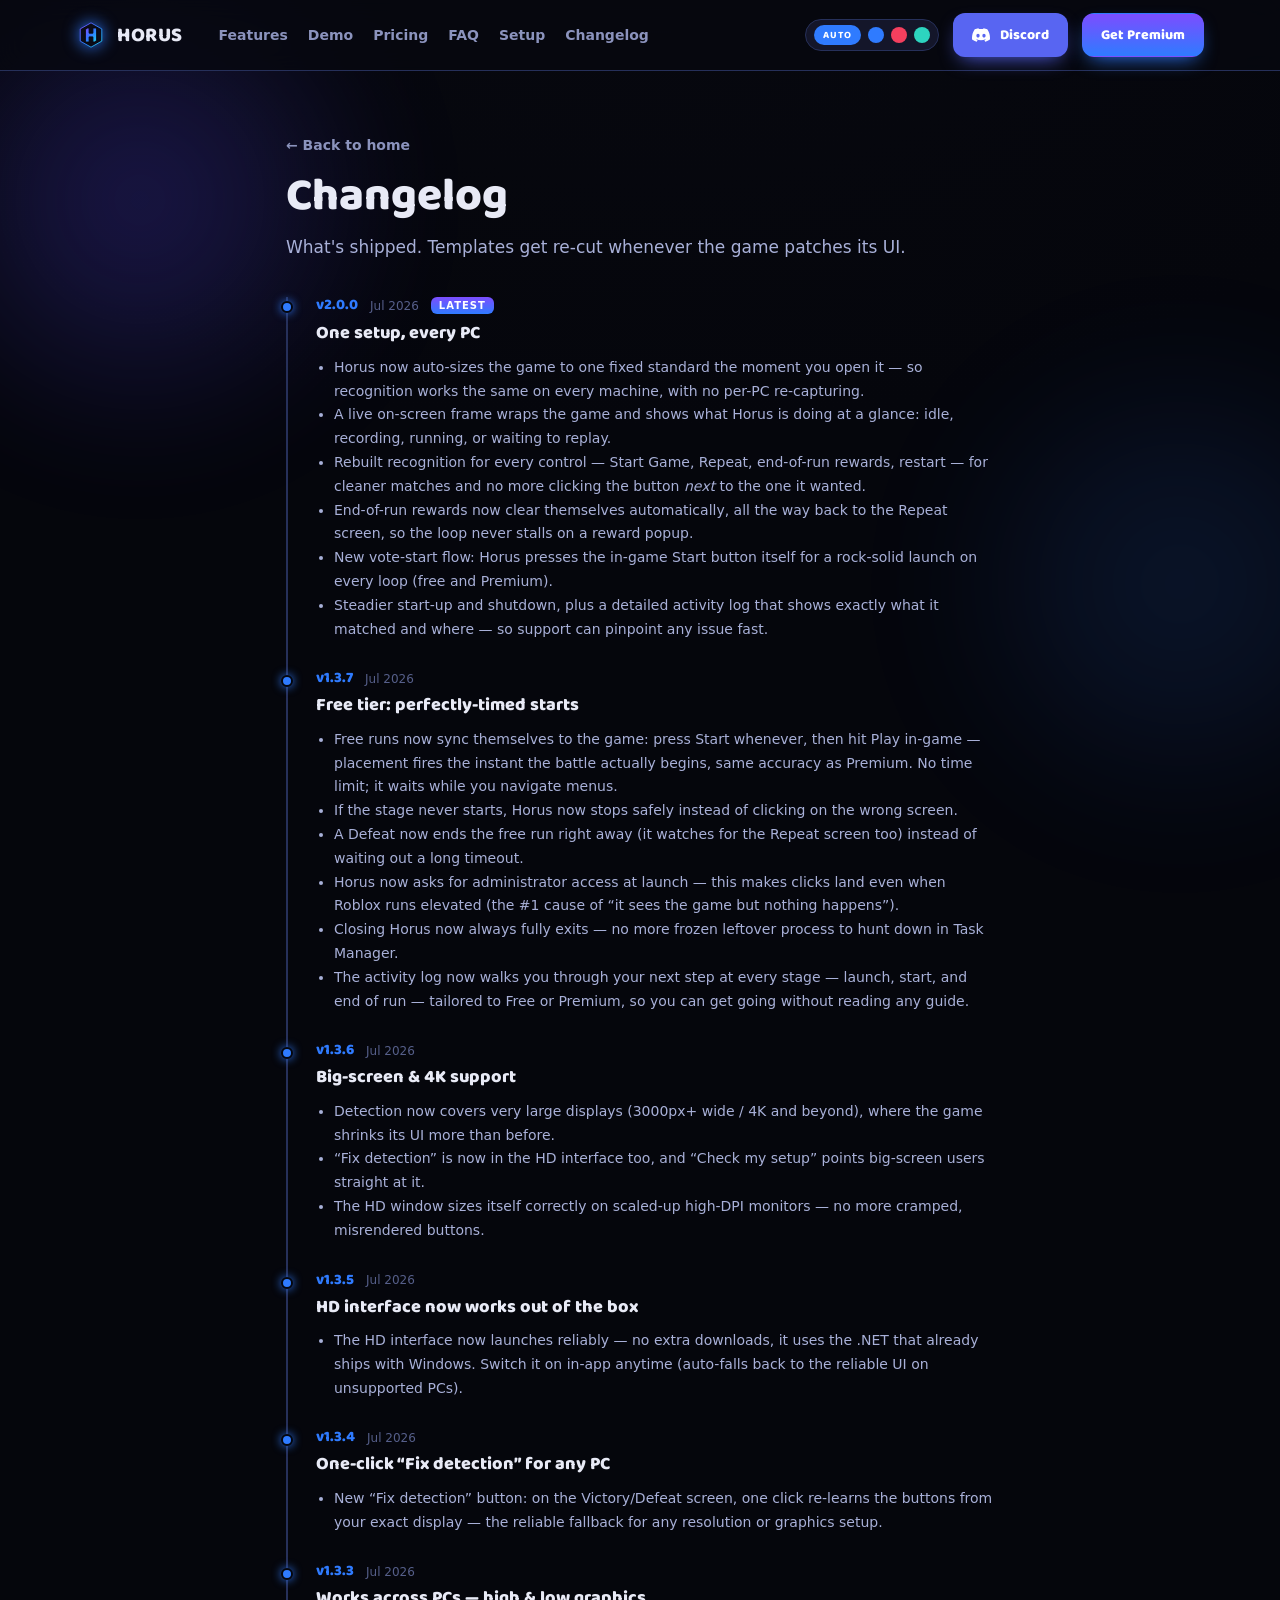
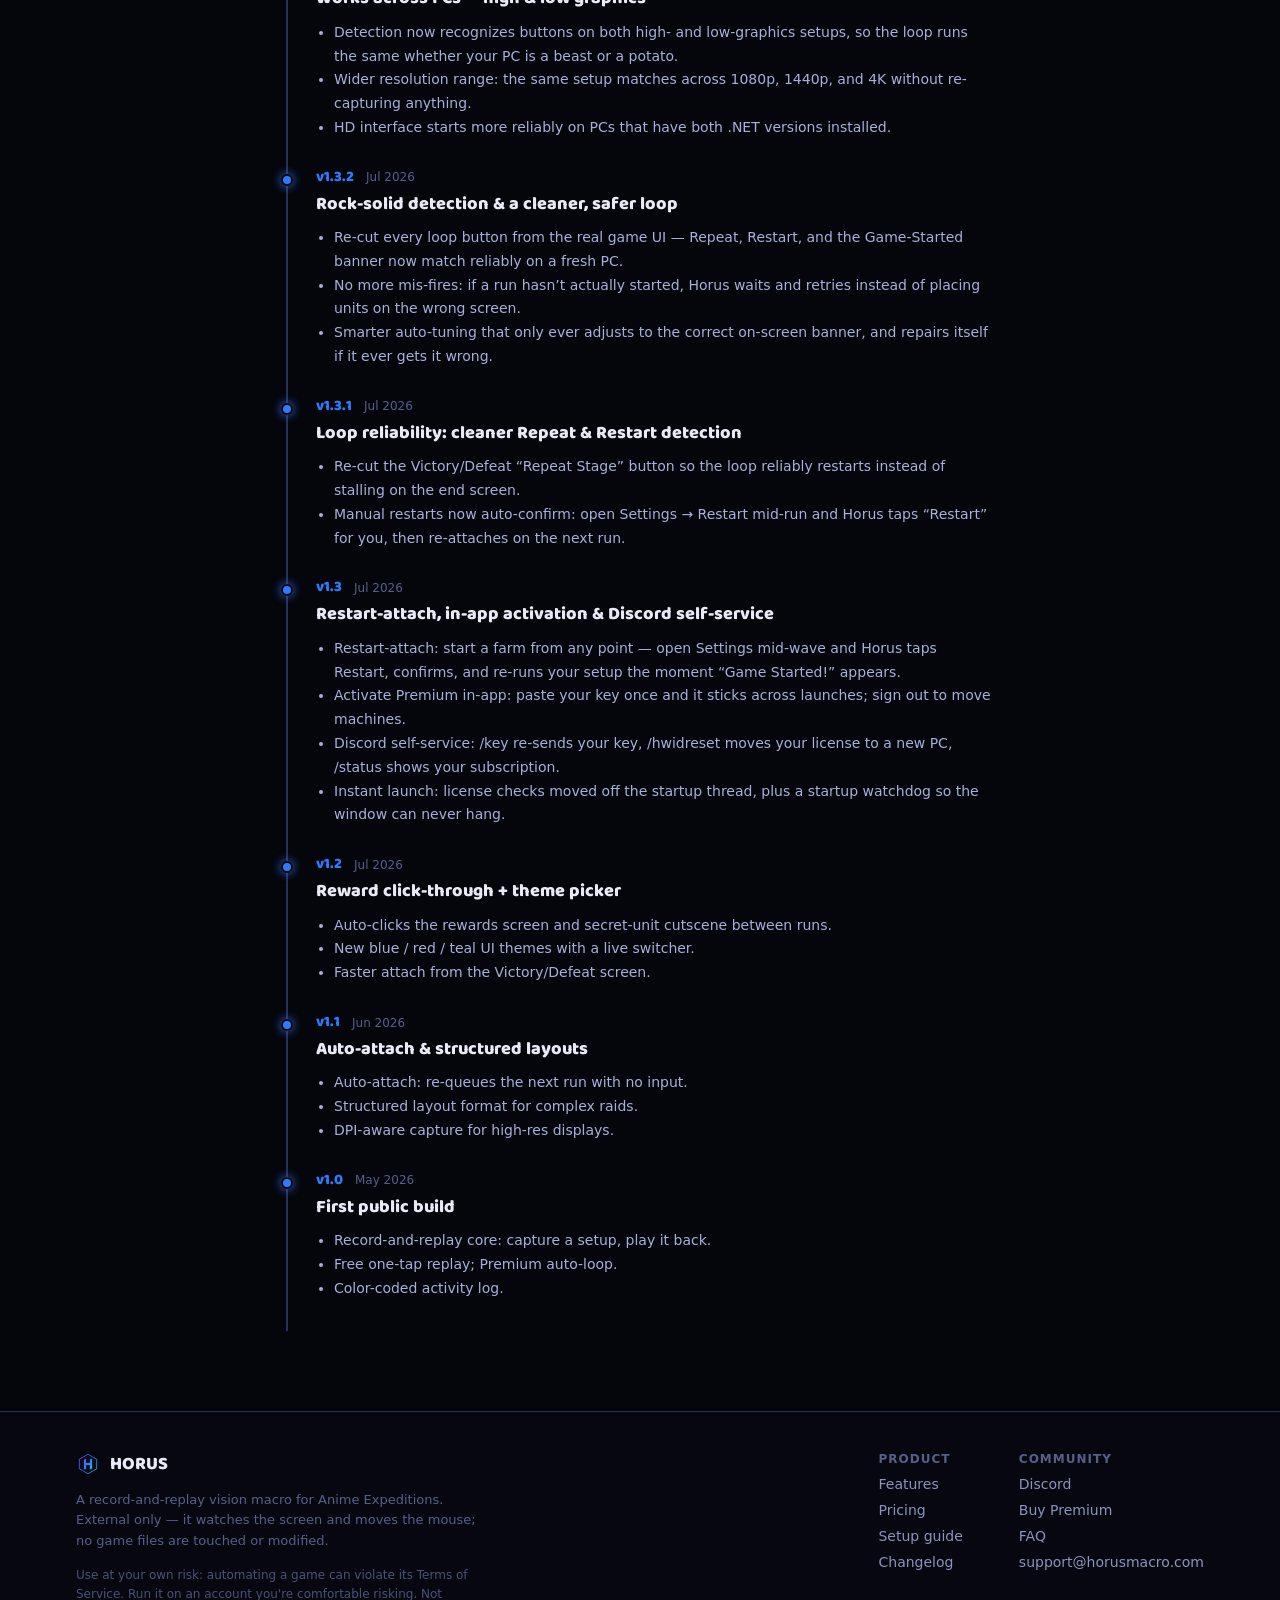
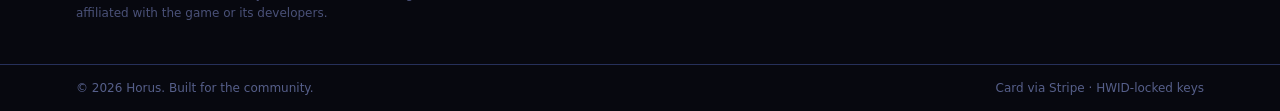
==== commit b579d3c9: "changelog: add v2.0.0 — one setup, every PC Auto-sizes the game to a fixed standard on every PC, liv" ====
--- a/changelog.html
+++ b/changelog.html
@@ -93,9 +93,25 @@
         <div class="tl-entry">
           <span class="tl-dot themed" aria-hidden="true"></span>
           <div class="tl-meta">
+            <span class="tl-v themed">v2.0.0</span>
+            <span class="tl-date">Jul 2026</span>
+            <span class="tl-latest themed">LATEST</span>
+          </div>
+          <div class="tl-title">One setup, every PC</div>
+          <ul>
+            <li>Horus now auto-sizes the game to one fixed standard the moment you open it — so recognition works the same on every machine, with no per-PC re-capturing.</li>
+            <li>A live on-screen frame wraps the game and shows what Horus is doing at a glance: idle, recording, running, or waiting to replay.</li>
+            <li>Rebuilt recognition for every control — Start Game, Repeat, end-of-run rewards, restart — for cleaner matches and no more clicking the button <em>next</em> to the one it wanted.</li>
+            <li>End-of-run rewards now clear themselves automatically, all the way back to the Repeat screen, so the loop never stalls on a reward popup.</li>
+            <li>New vote-start flow: Horus presses the in-game Start button itself for a rock-solid launch on every loop (free and Premium).</li>
+            <li>Steadier start-up and shutdown, plus a detailed activity log that shows exactly what it matched and where — so support can pinpoint any issue fast.</li>
+          </ul>
+        </div>
+        <div class="tl-entry">
+          <span class="tl-dot themed" aria-hidden="true"></span>
+          <div class="tl-meta">
             <span class="tl-v themed">v1.3.7</span>
             <span class="tl-date">Jul 2026</span>
-            <span class="tl-latest themed">LATEST</span>
           </div>
           <div class="tl-title">Free tier: perfectly-timed starts</div>
           <ul>
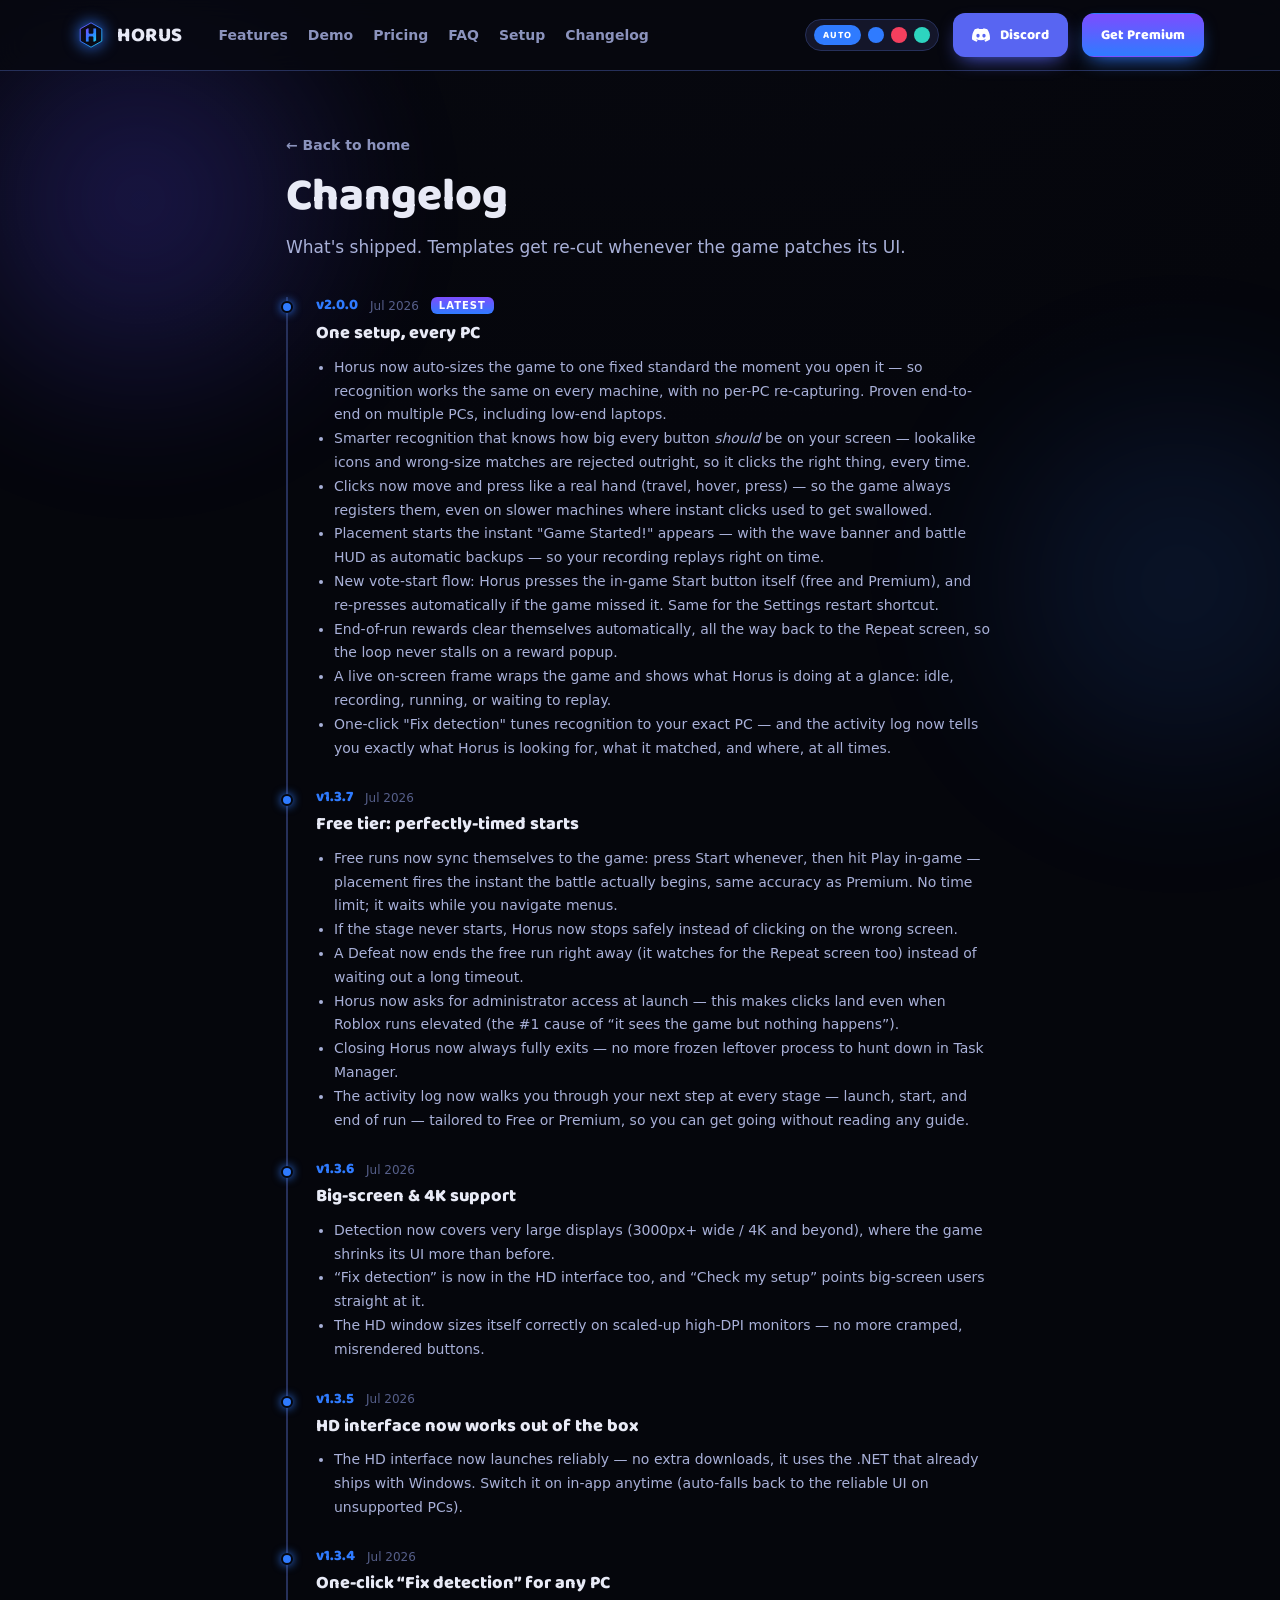
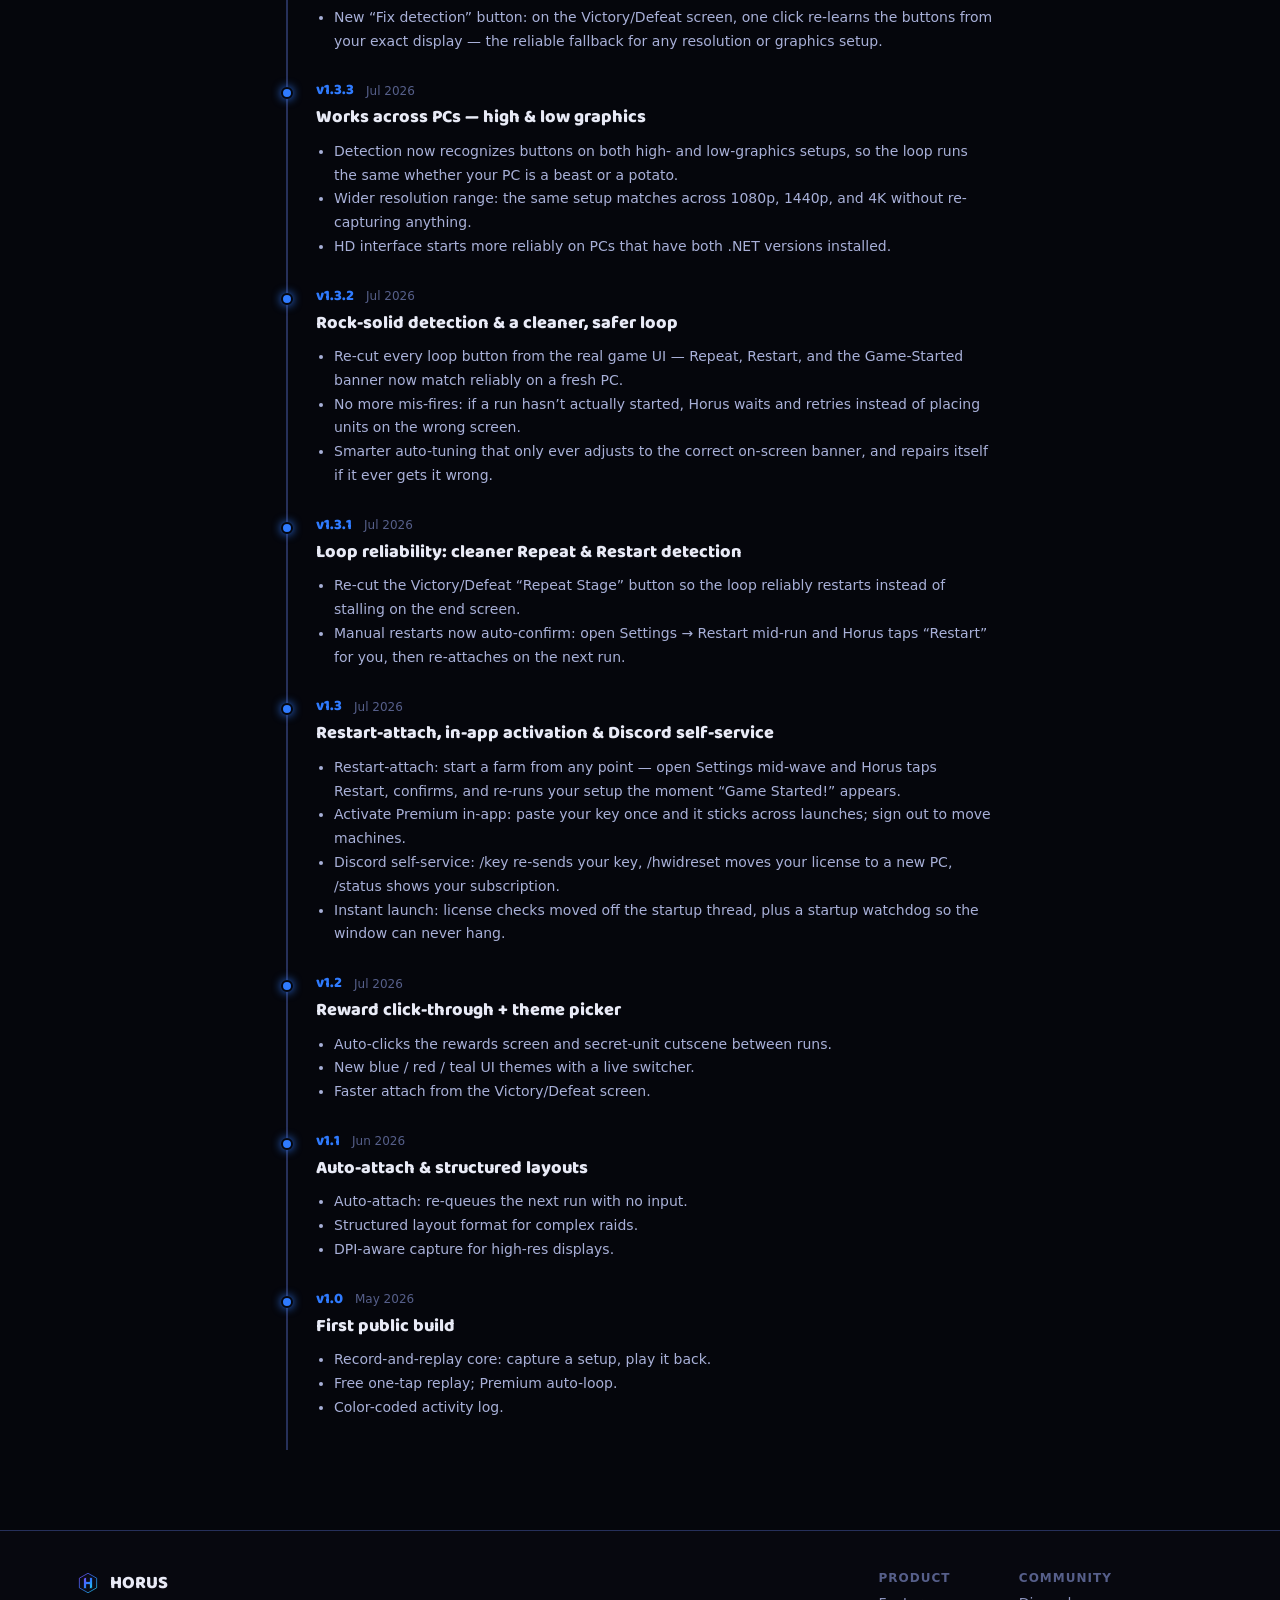
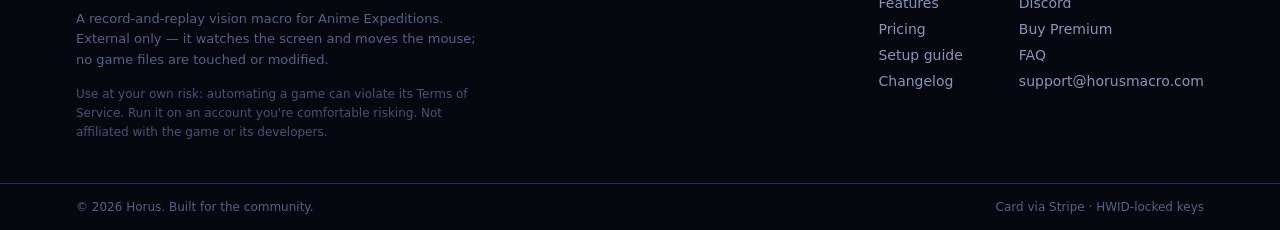
==== commit 60a0d0e4: "Changelog: final v2.0.0 launch entry (cross-PC proven, hand-like clicks, scale-aware recognition) Co" ====
--- a/changelog.html
+++ b/changelog.html
@@ -99,12 +99,14 @@
           </div>
           <div class="tl-title">One setup, every PC</div>
           <ul>
-            <li>Horus now auto-sizes the game to one fixed standard the moment you open it — so recognition works the same on every machine, with no per-PC re-capturing.</li>
+            <li>Horus now auto-sizes the game to one fixed standard the moment you open it — so recognition works the same on every machine, with no per-PC re-capturing. Proven end-to-end on multiple PCs, including low-end laptops.</li>
+            <li>Smarter recognition that knows how big every button <em>should</em> be on your screen — lookalike icons and wrong-size matches are rejected outright, so it clicks the right thing, every time.</li>
+            <li>Clicks now move and press like a real hand (travel, hover, press) — so the game always registers them, even on slower machines where instant clicks used to get swallowed.</li>
+            <li>Placement starts the instant "Game Started!" appears — with the wave banner and battle HUD as automatic backups — so your recording replays right on time.</li>
+            <li>New vote-start flow: Horus presses the in-game Start button itself (free and Premium), and re-presses automatically if the game missed it. Same for the Settings restart shortcut.</li>
+            <li>End-of-run rewards clear themselves automatically, all the way back to the Repeat screen, so the loop never stalls on a reward popup.</li>
             <li>A live on-screen frame wraps the game and shows what Horus is doing at a glance: idle, recording, running, or waiting to replay.</li>
-            <li>Rebuilt recognition for every control — Start Game, Repeat, end-of-run rewards, restart — for cleaner matches and no more clicking the button <em>next</em> to the one it wanted.</li>
-            <li>End-of-run rewards now clear themselves automatically, all the way back to the Repeat screen, so the loop never stalls on a reward popup.</li>
-            <li>New vote-start flow: Horus presses the in-game Start button itself for a rock-solid launch on every loop (free and Premium).</li>
-            <li>Steadier start-up and shutdown, plus a detailed activity log that shows exactly what it matched and where — so support can pinpoint any issue fast.</li>
+            <li>One-click "Fix detection" tunes recognition to your exact PC — and the activity log now tells you exactly what Horus is looking for, what it matched, and where, at all times.</li>
           </ul>
         </div>
         <div class="tl-entry">
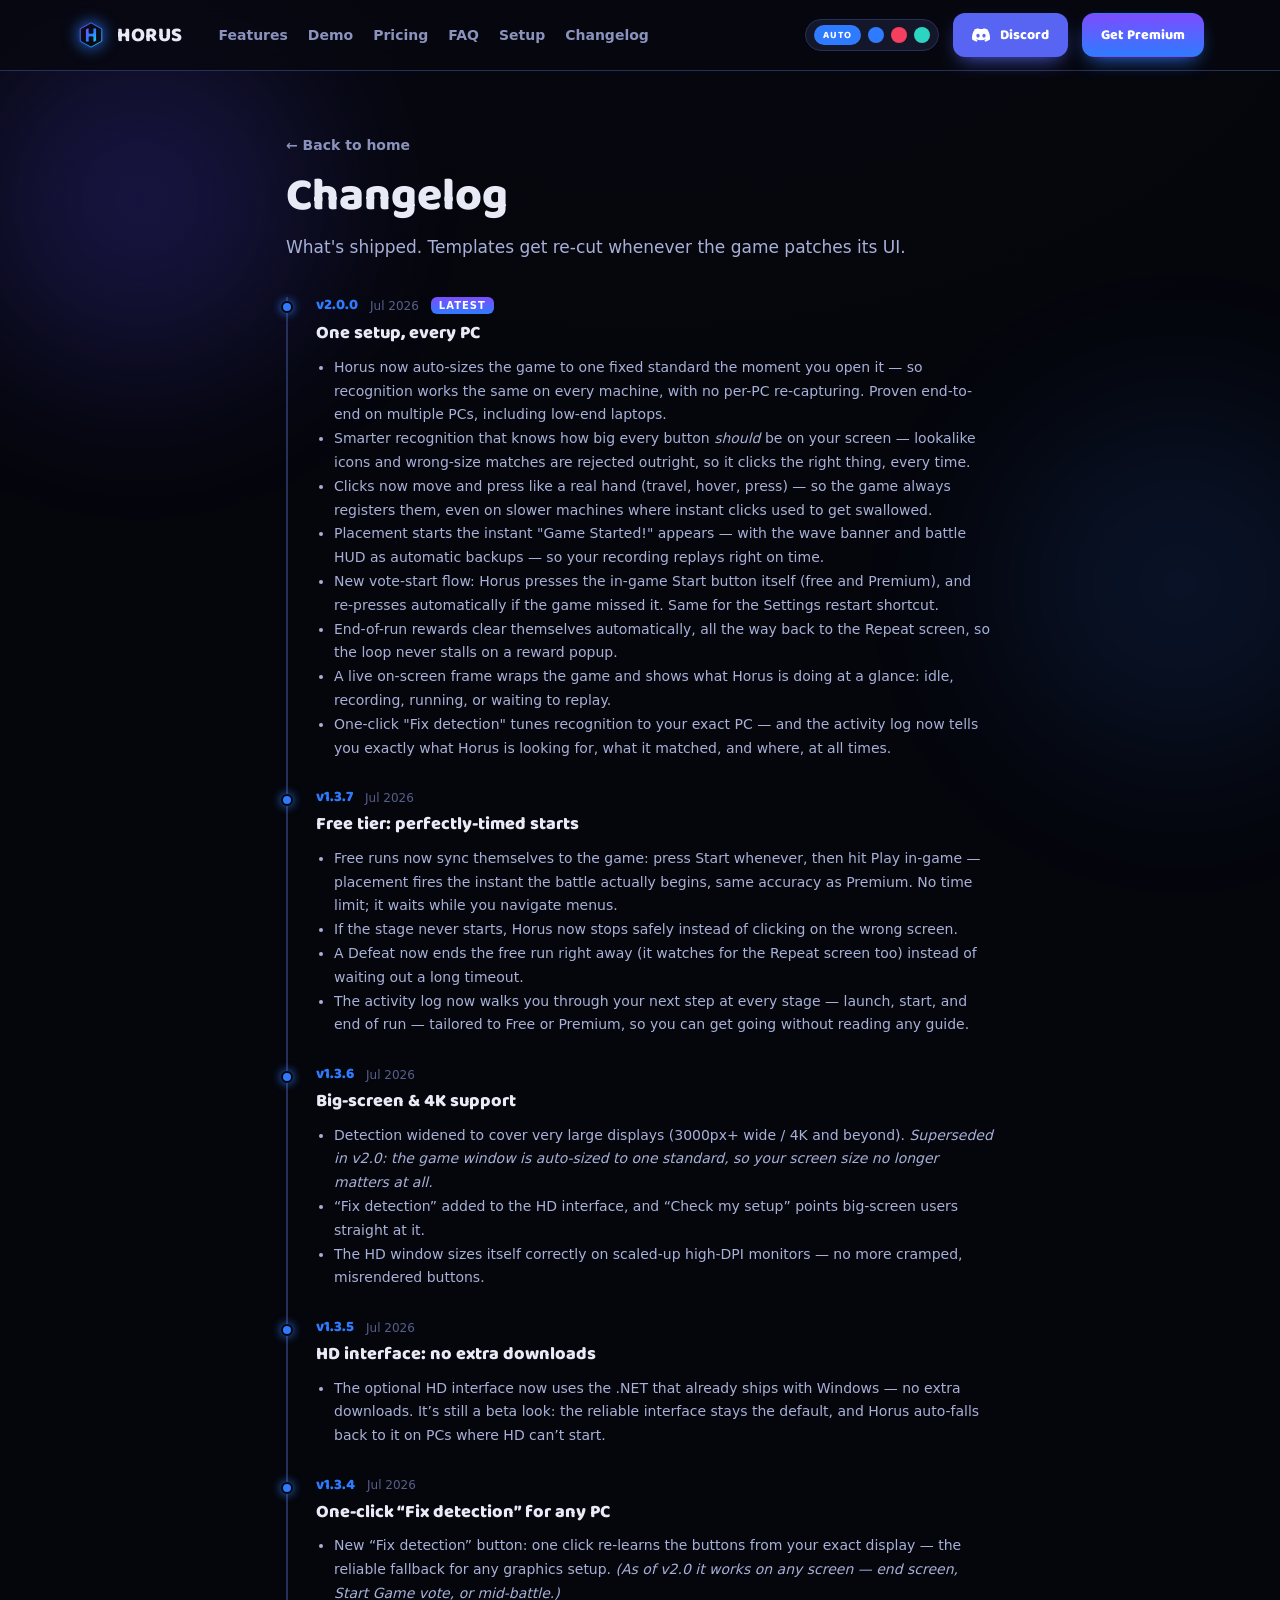
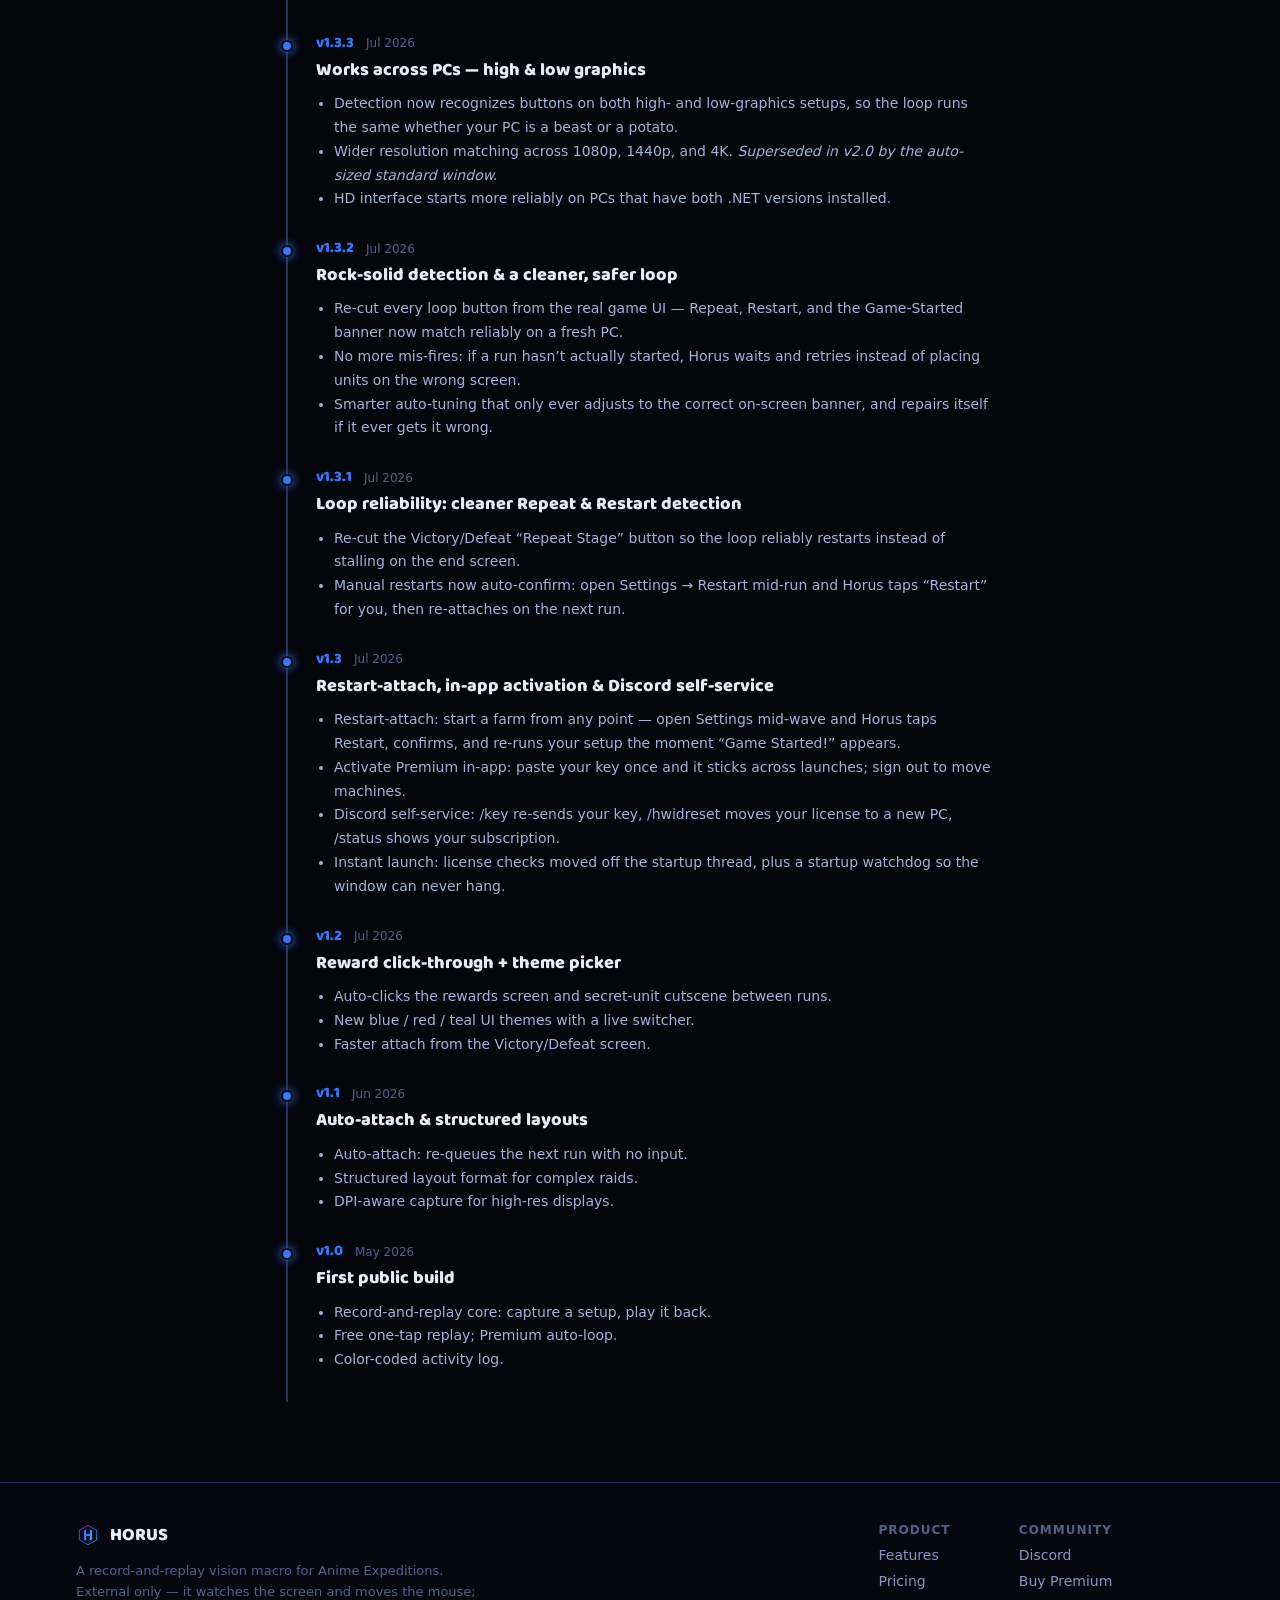
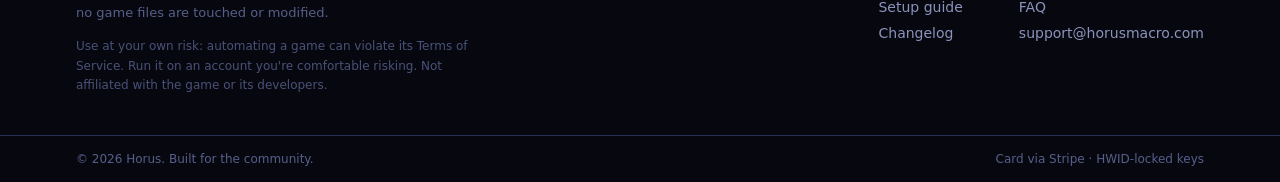
==== commit e570045c: "Accuracy pass: retire deprecated/rolled-back claims across changelog, setup, homepage - v1.3.7 entry" ====
--- a/changelog.html
+++ b/changelog.html
@@ -120,8 +120,6 @@
             <li>Free runs now sync themselves to the game: press Start whenever, then hit Play in-game — placement fires the instant the battle actually begins, same accuracy as Premium. No time limit; it waits while you navigate menus.</li>
             <li>If the stage never starts, Horus now stops safely instead of clicking on the wrong screen.</li>
             <li>A Defeat now ends the free run right away (it watches for the Repeat screen too) instead of waiting out a long timeout.</li>
-            <li>Horus now asks for administrator access at launch — this makes clicks land even when Roblox runs elevated (the #1 cause of “it sees the game but nothing happens”).</li>
-            <li>Closing Horus now always fully exits — no more frozen leftover process to hunt down in Task Manager.</li>
             <li>The activity log now walks you through your next step at every stage — launch, start, and end of run — tailored to Free or Premium, so you can get going without reading any guide.</li>
           </ul>
         </div>
@@ -133,8 +131,8 @@
           </div>
           <div class="tl-title">Big-screen &amp; 4K support</div>
           <ul>
-            <li>Detection now covers very large displays (3000px+ wide / 4K and beyond), where the game shrinks its UI more than before.</li>
-            <li>“Fix detection” is now in the HD interface too, and “Check my setup” points big-screen users straight at it.</li>
+            <li>Detection widened to cover very large displays (3000px+ wide / 4K and beyond). <em>Superseded in v2.0: the game window is auto-sized to one standard, so your screen size no longer matters at all.</em></li>
+            <li>“Fix detection” added to the HD interface, and “Check my setup” points big-screen users straight at it.</li>
             <li>The HD window sizes itself correctly on scaled-up high-DPI monitors — no more cramped, misrendered buttons.</li>
           </ul>
         </div>
@@ -144,9 +142,9 @@
             <span class="tl-v themed">v1.3.5</span>
             <span class="tl-date">Jul 2026</span>
           </div>
-          <div class="tl-title">HD interface now works out of the box</div>
-          <ul>
-            <li>The HD interface now launches reliably — no extra downloads, it uses the .NET that already ships with Windows. Switch it on in-app anytime (auto-falls back to the reliable UI on unsupported PCs).</li>
+          <div class="tl-title">HD interface: no extra downloads</div>
+          <ul>
+            <li>The optional HD interface now uses the .NET that already ships with Windows — no extra downloads. It’s still a beta look: the reliable interface stays the default, and Horus auto-falls back to it on PCs where HD can’t start.</li>
           </ul>
         </div>
         <div class="tl-entry">
@@ -157,7 +155,7 @@
           </div>
           <div class="tl-title">One-click “Fix detection” for any PC</div>
           <ul>
-            <li>New “Fix detection” button: on the Victory/Defeat screen, one click re-learns the buttons from your exact display — the reliable fallback for any resolution or graphics setup.</li>
+            <li>New “Fix detection” button: one click re-learns the buttons from your exact display — the reliable fallback for any graphics setup. <em>(As of v2.0 it works on any screen — end screen, Start Game vote, or mid-battle.)</em></li>
           </ul>
         </div>
         <div class="tl-entry">
@@ -169,7 +167,7 @@
           <div class="tl-title">Works across PCs — high &amp; low graphics</div>
           <ul>
             <li>Detection now recognizes buttons on both high- and low-graphics setups, so the loop runs the same whether your PC is a beast or a potato.</li>
-            <li>Wider resolution range: the same setup matches across 1080p, 1440p, and 4K without re-capturing anything.</li>
+            <li>Wider resolution matching across 1080p, 1440p, and 4K. <em>Superseded in v2.0 by the auto-sized standard window.</em></li>
             <li>HD interface starts more reliably on PCs that have both .NET versions installed.</li>
           </ul>
         </div>
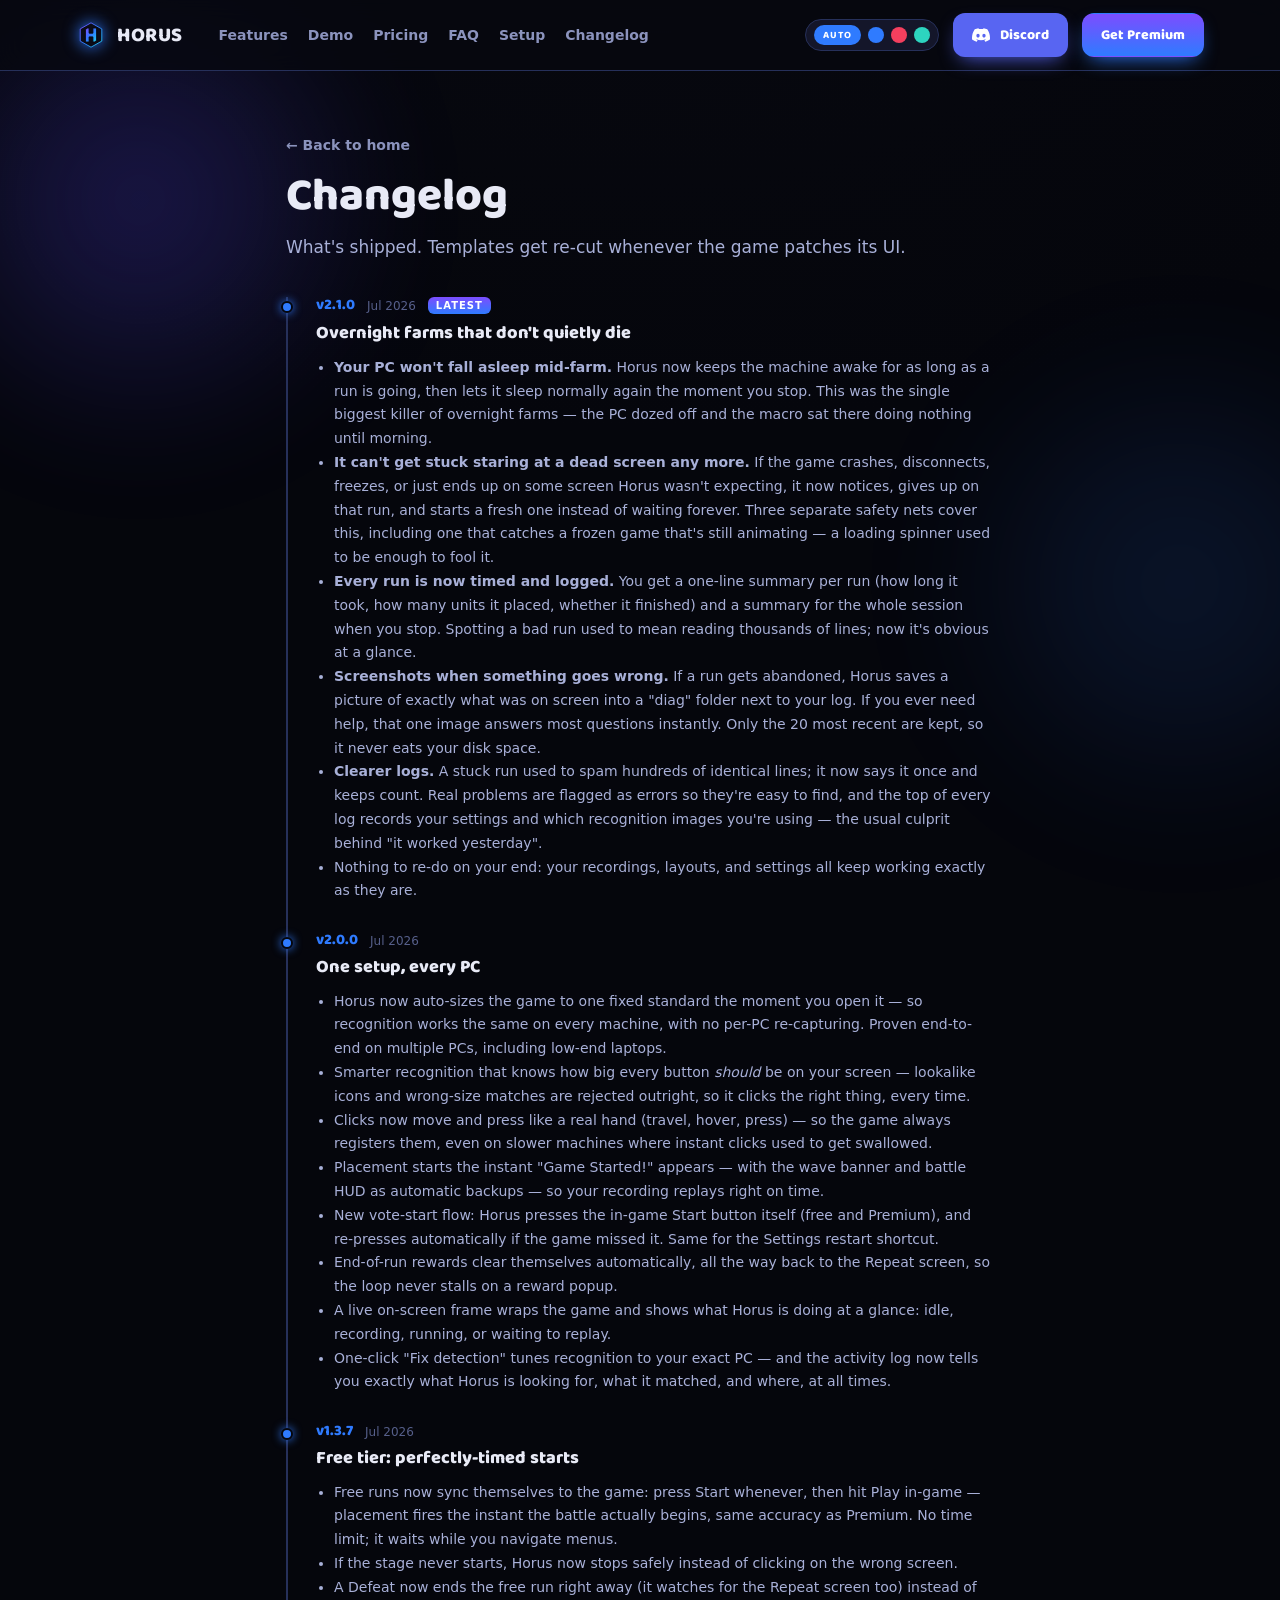
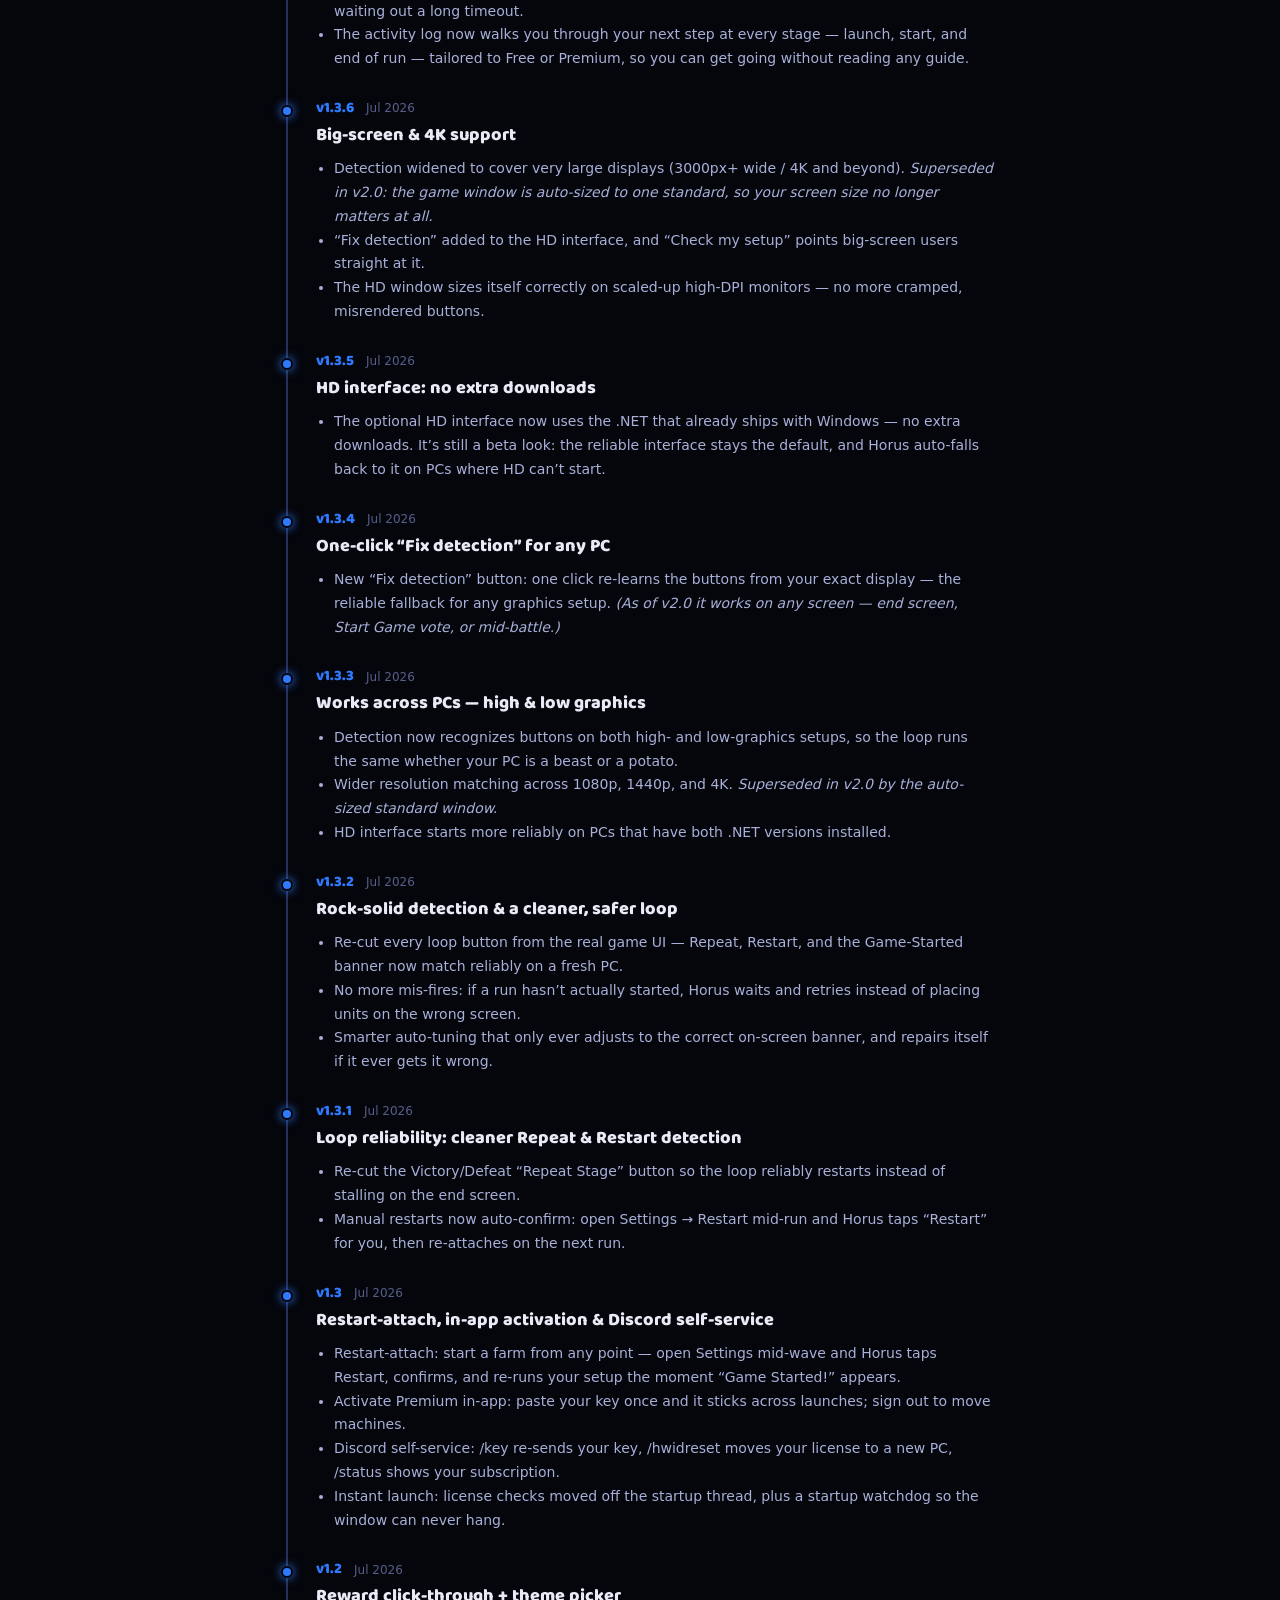
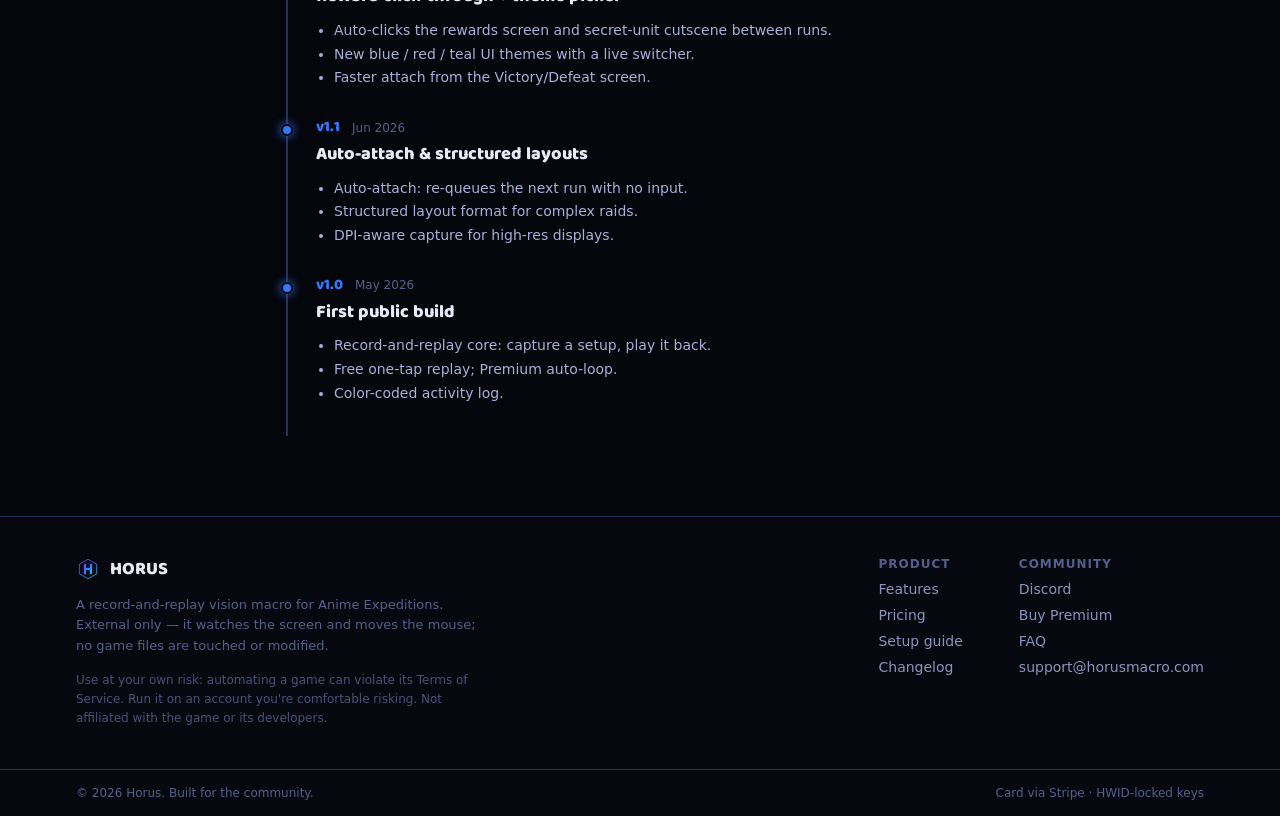
==== commit 9bb74ddf: "Changelog: v2.1.0 — overnight farms that don't quietly die Reliability release. Written for users, n" ====
--- a/changelog.html
+++ b/changelog.html
@@ -93,9 +93,25 @@
         <div class="tl-entry">
           <span class="tl-dot themed" aria-hidden="true"></span>
           <div class="tl-meta">
+            <span class="tl-v themed">v2.1.0</span>
+            <span class="tl-date">Jul 2026</span>
+            <span class="tl-latest themed">LATEST</span>
+          </div>
+          <div class="tl-title">Overnight farms that don't quietly die</div>
+          <ul>
+            <li><strong>Your PC won't fall asleep mid-farm.</strong> Horus now keeps the machine awake for as long as a run is going, then lets it sleep normally again the moment you stop. This was the single biggest killer of overnight farms — the PC dozed off and the macro sat there doing nothing until morning.</li>
+            <li><strong>It can't get stuck staring at a dead screen any more.</strong> If the game crashes, disconnects, freezes, or just ends up on some screen Horus wasn't expecting, it now notices, gives up on that run, and starts a fresh one instead of waiting forever. Three separate safety nets cover this, including one that catches a frozen game that's still animating — a loading spinner used to be enough to fool it.</li>
+            <li><strong>Every run is now timed and logged.</strong> You get a one-line summary per run (how long it took, how many units it placed, whether it finished) and a summary for the whole session when you stop. Spotting a bad run used to mean reading thousands of lines; now it's obvious at a glance.</li>
+            <li><strong>Screenshots when something goes wrong.</strong> If a run gets abandoned, Horus saves a picture of exactly what was on screen into a "diag" folder next to your log. If you ever need help, that one image answers most questions instantly. Only the 20 most recent are kept, so it never eats your disk space.</li>
+            <li><strong>Clearer logs.</strong> A stuck run used to spam hundreds of identical lines; it now says it once and keeps count. Real problems are flagged as errors so they're easy to find, and the top of every log records your settings and which recognition images you're using — the usual culprit behind "it worked yesterday".</li>
+            <li>Nothing to re-do on your end: your recordings, layouts, and settings all keep working exactly as they are.</li>
+          </ul>
+        </div>
+        <div class="tl-entry">
+          <span class="tl-dot themed" aria-hidden="true"></span>
+          <div class="tl-meta">
             <span class="tl-v themed">v2.0.0</span>
             <span class="tl-date">Jul 2026</span>
-            <span class="tl-latest themed">LATEST</span>
           </div>
           <div class="tl-title">One setup, every PC</div>
           <ul>
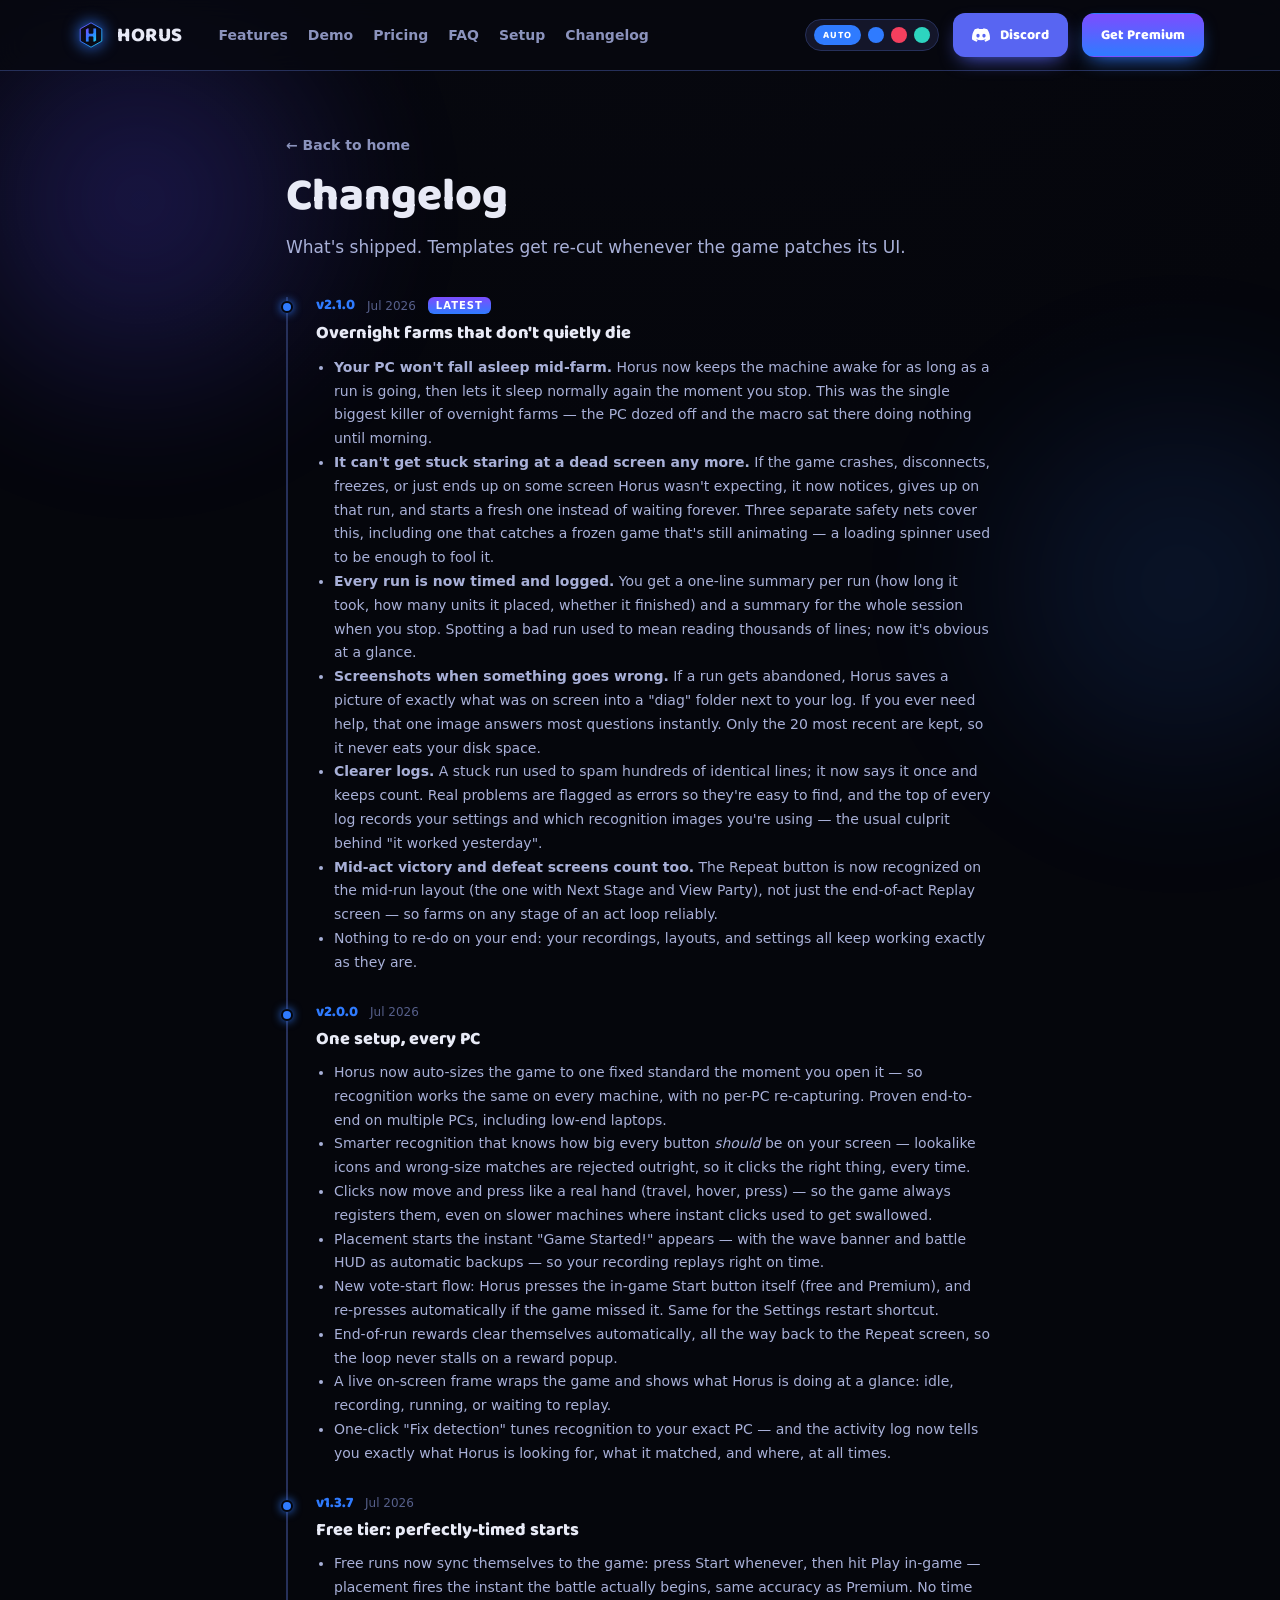
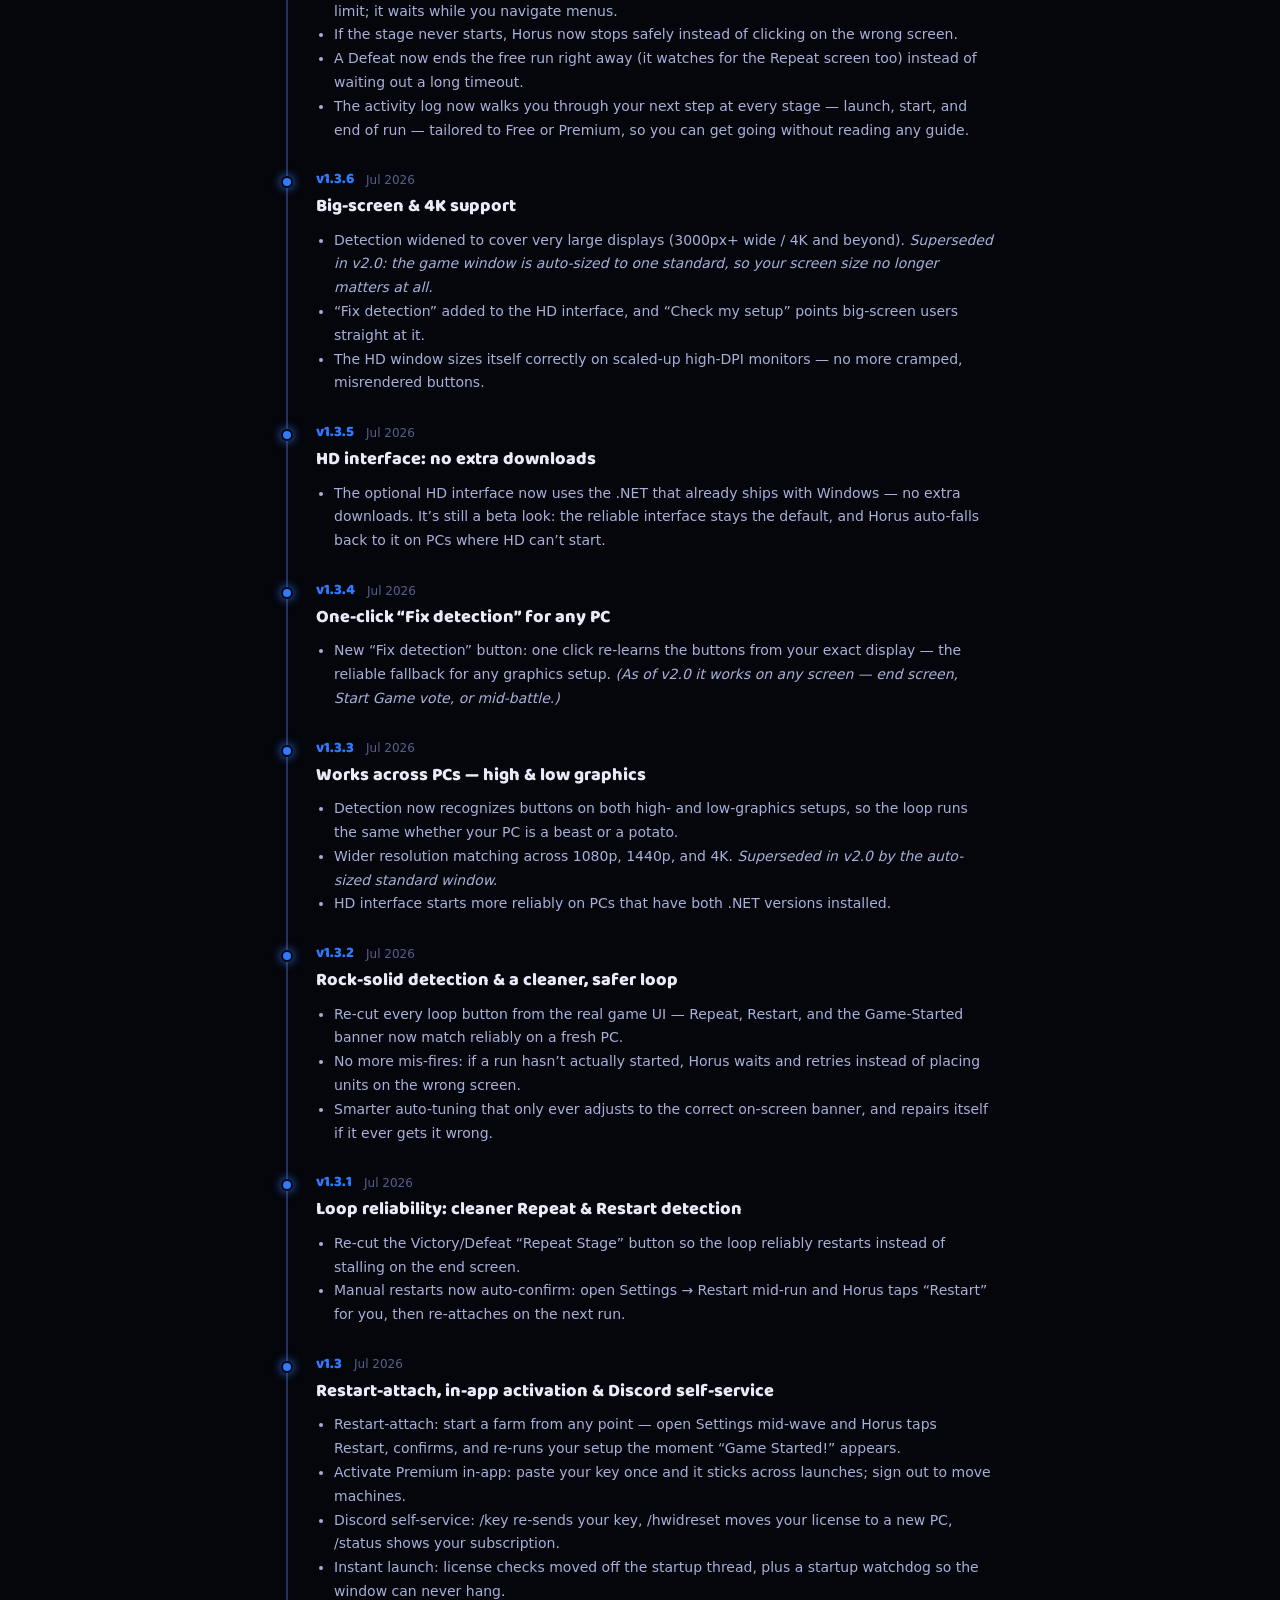
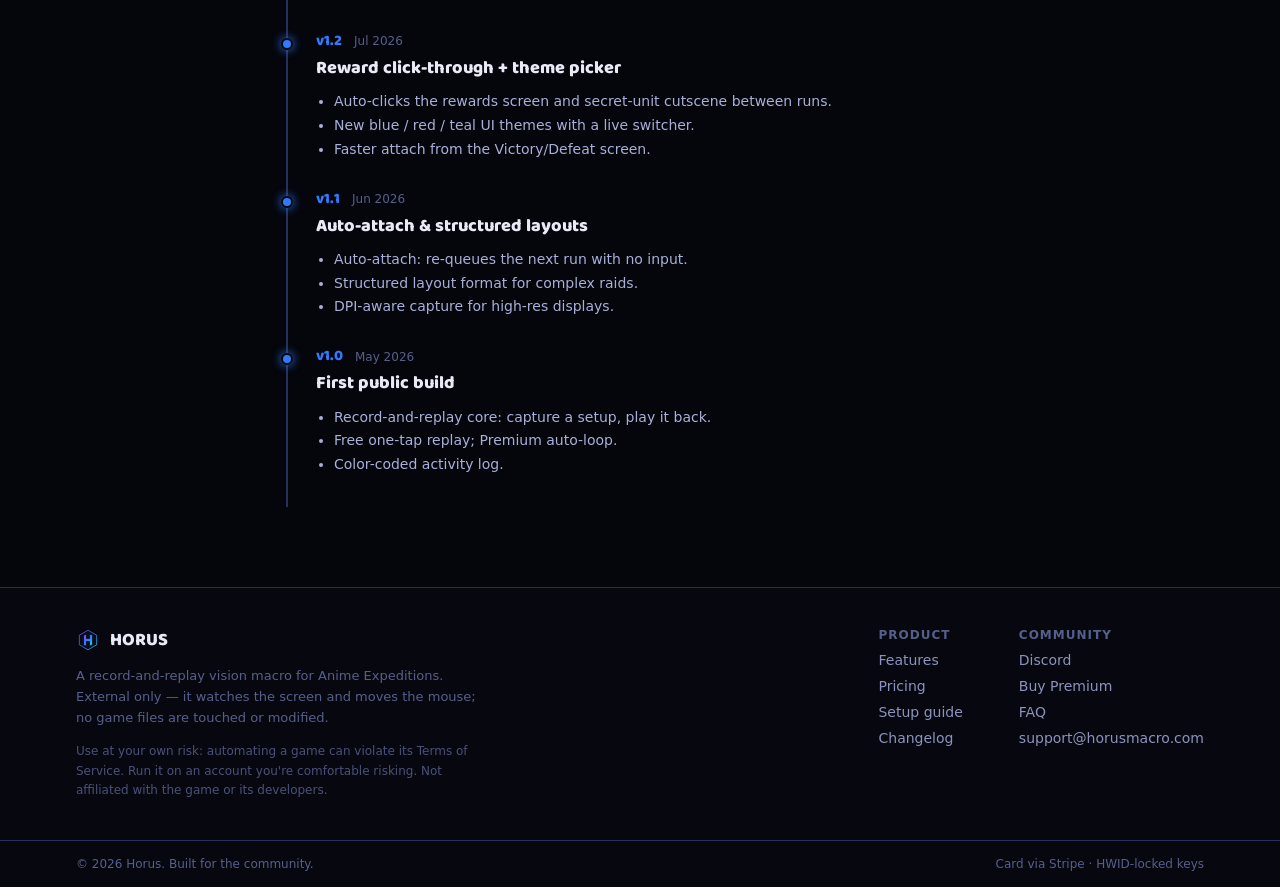
==== commit ef05d0c6: "Changelog v2.1.0: merge the two drafts (keep styling, add the mid-act Repeat bullet) Co-Authored-By:" ====
--- a/changelog.html
+++ b/changelog.html
@@ -104,6 +104,7 @@
             <li><strong>Every run is now timed and logged.</strong> You get a one-line summary per run (how long it took, how many units it placed, whether it finished) and a summary for the whole session when you stop. Spotting a bad run used to mean reading thousands of lines; now it's obvious at a glance.</li>
             <li><strong>Screenshots when something goes wrong.</strong> If a run gets abandoned, Horus saves a picture of exactly what was on screen into a "diag" folder next to your log. If you ever need help, that one image answers most questions instantly. Only the 20 most recent are kept, so it never eats your disk space.</li>
             <li><strong>Clearer logs.</strong> A stuck run used to spam hundreds of identical lines; it now says it once and keeps count. Real problems are flagged as errors so they're easy to find, and the top of every log records your settings and which recognition images you're using — the usual culprit behind "it worked yesterday".</li>
+            <li><strong>Mid-act victory and defeat screens count too.</strong> The Repeat button is now recognized on the mid-run layout (the one with Next Stage and View Party), not just the end-of-act Replay screen — so farms on any stage of an act loop reliably.</li>
             <li>Nothing to re-do on your end: your recordings, layouts, and settings all keep working exactly as they are.</li>
           </ul>
         </div>
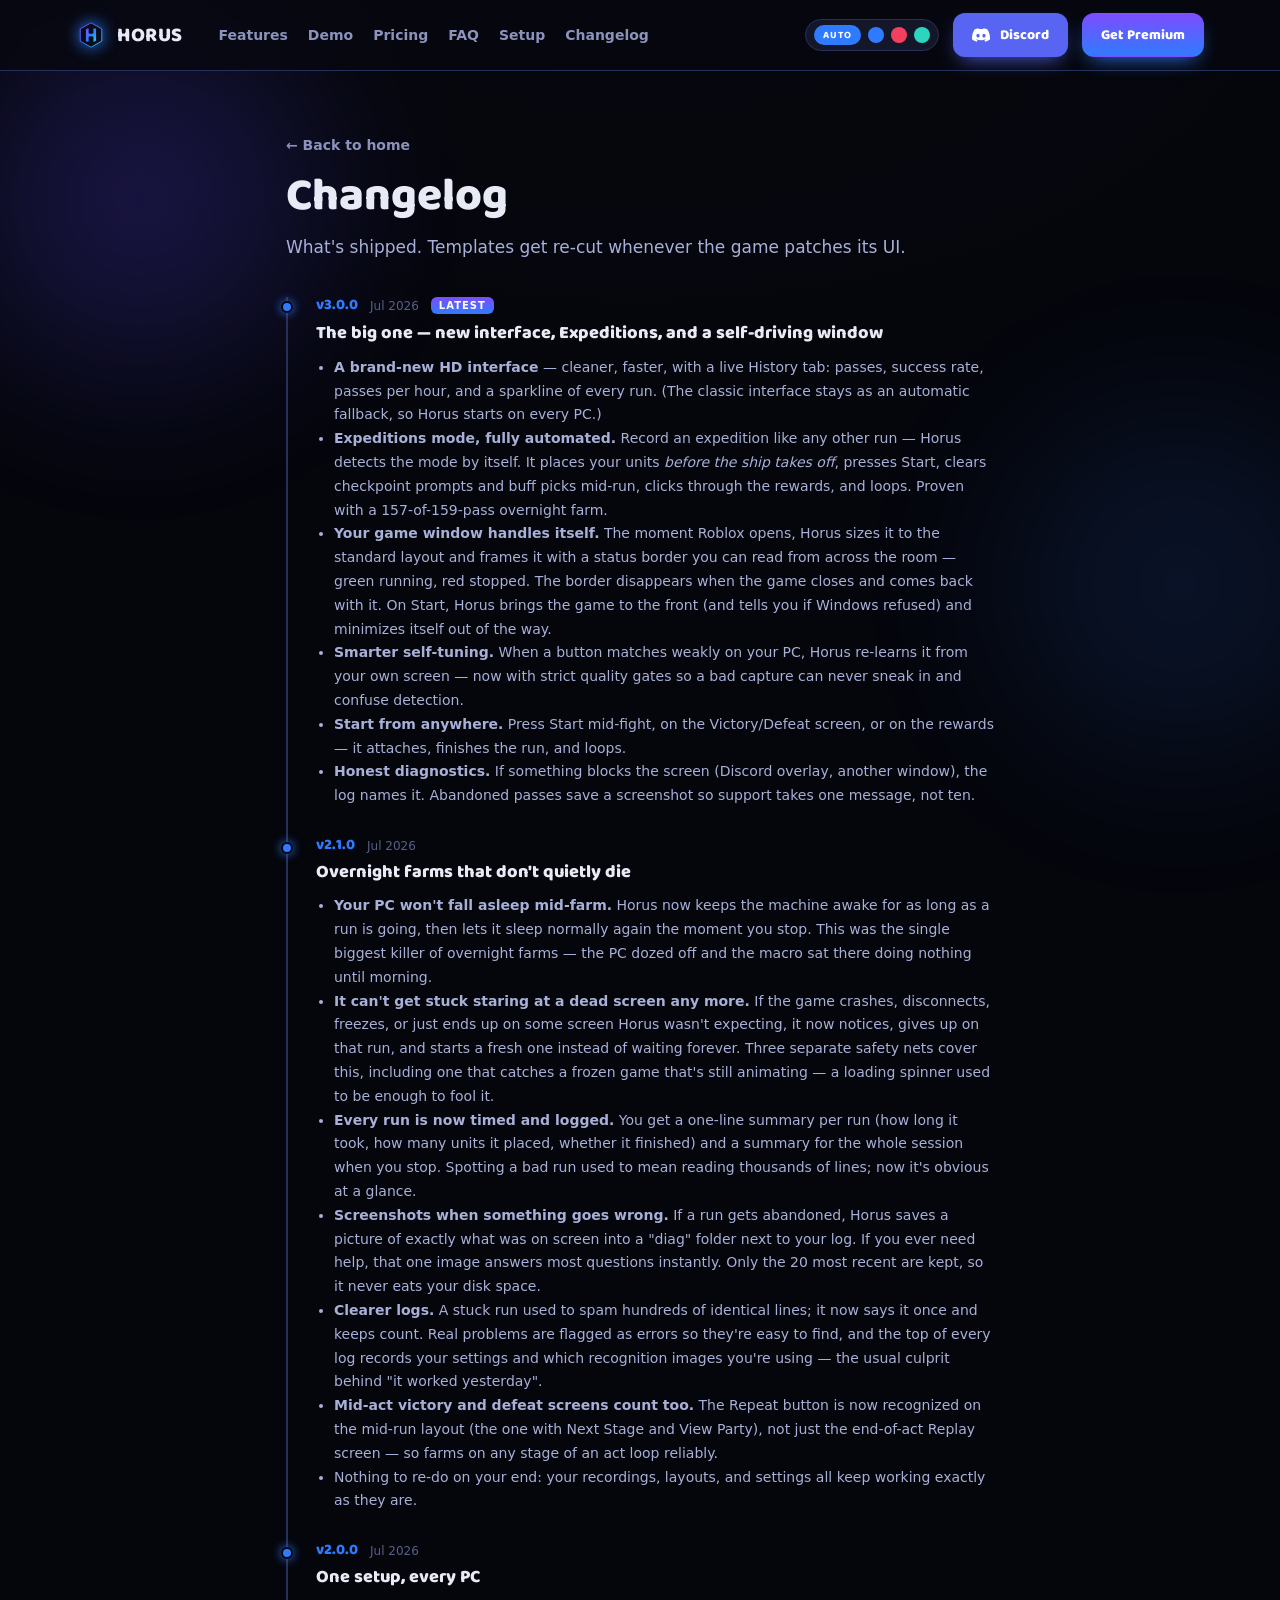
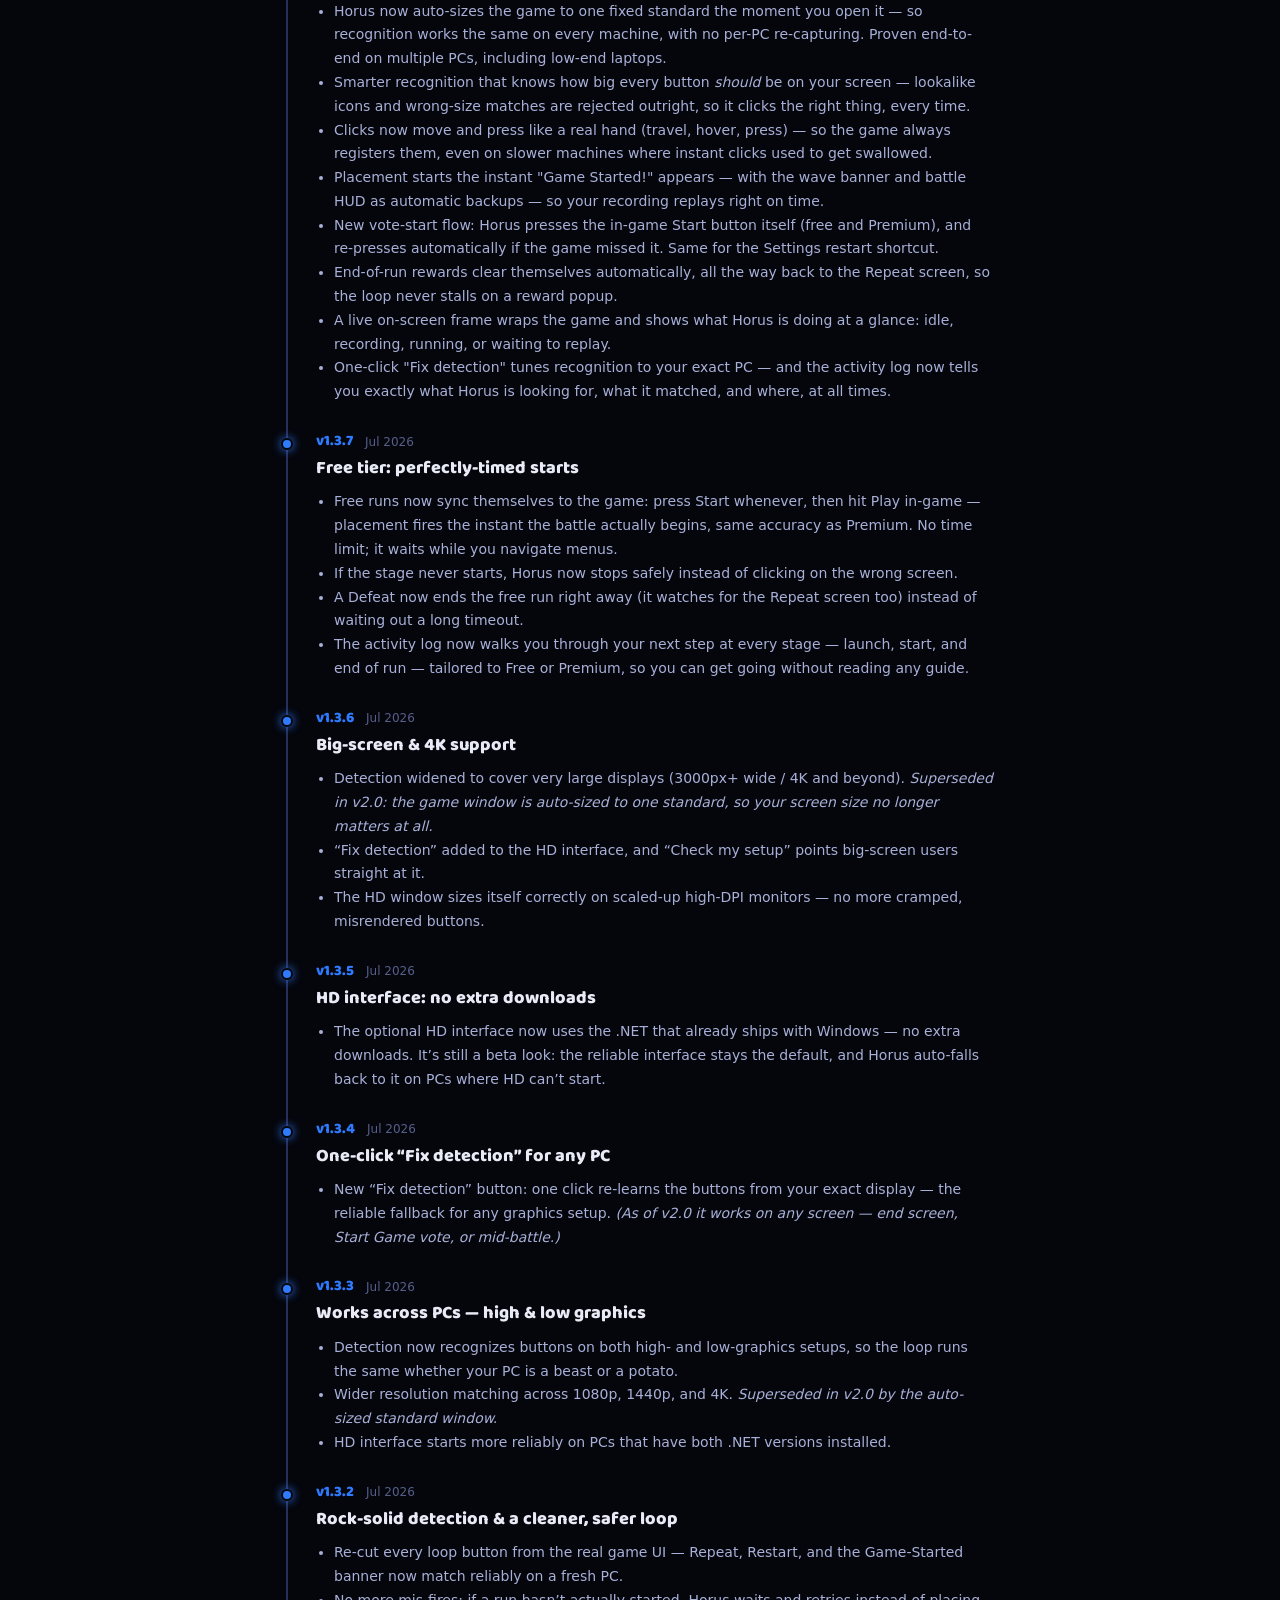
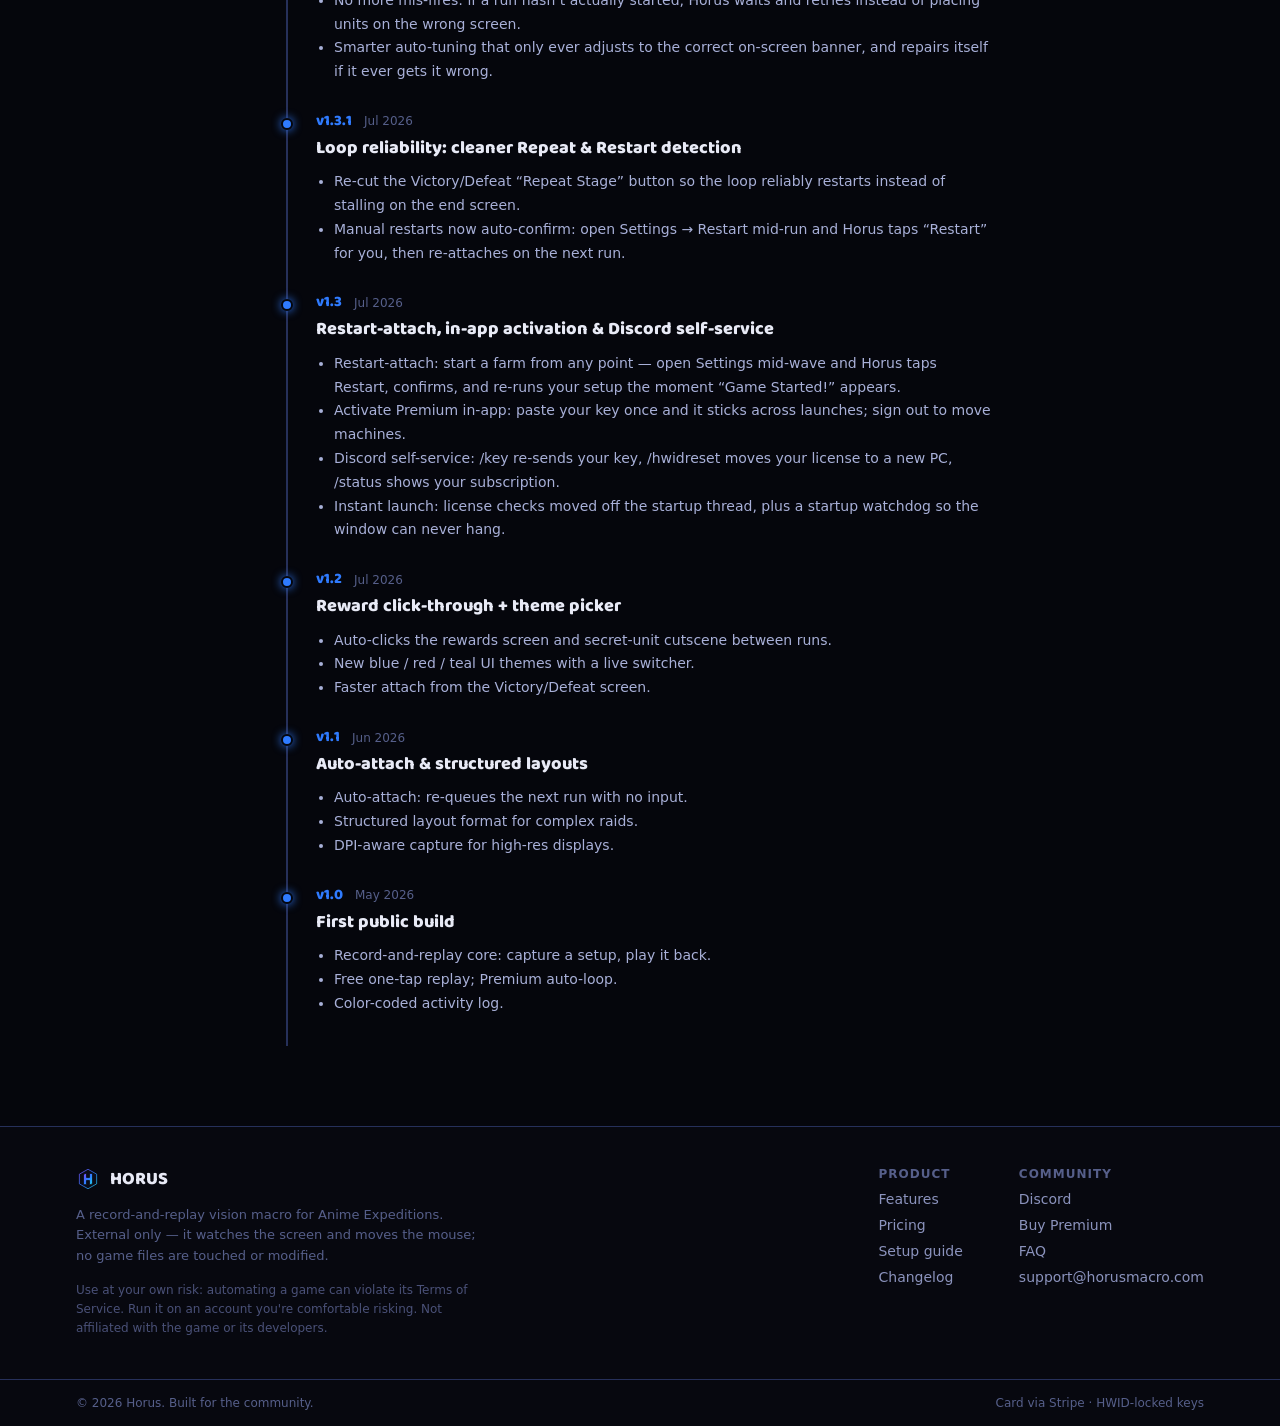
==== commit ef6c5f55: "Changelog: v3.0.0 - new interface, Expeditions, self-driving window Co-Authored-By: Claude Fable 5 <" ====
--- a/changelog.html
+++ b/changelog.html
@@ -93,9 +93,25 @@
         <div class="tl-entry">
           <span class="tl-dot themed" aria-hidden="true"></span>
           <div class="tl-meta">
+            <span class="tl-v themed">v3.0.0</span>
+            <span class="tl-date">Jul 2026</span>
+            <span class="tl-latest themed">LATEST</span>
+          </div>
+          <div class="tl-title">The big one — new interface, Expeditions, and a self-driving window</div>
+          <ul>
+            <li><strong>A brand-new HD interface</strong> — cleaner, faster, with a live History tab: passes, success rate, passes per hour, and a sparkline of every run. (The classic interface stays as an automatic fallback, so Horus starts on every PC.)</li>
+            <li><strong>Expeditions mode, fully automated.</strong> Record an expedition like any other run — Horus detects the mode by itself. It places your units <em>before the ship takes off</em>, presses Start, clears checkpoint prompts and buff picks mid-run, clicks through the rewards, and loops. Proven with a 157-of-159-pass overnight farm.</li>
+            <li><strong>Your game window handles itself.</strong> The moment Roblox opens, Horus sizes it to the standard layout and frames it with a status border you can read from across the room — green running, red stopped. The border disappears when the game closes and comes back with it. On Start, Horus brings the game to the front (and tells you if Windows refused) and minimizes itself out of the way.</li>
+            <li><strong>Smarter self-tuning.</strong> When a button matches weakly on your PC, Horus re-learns it from your own screen — now with strict quality gates so a bad capture can never sneak in and confuse detection.</li>
+            <li><strong>Start from anywhere.</strong> Press Start mid-fight, on the Victory/Defeat screen, or on the rewards — it attaches, finishes the run, and loops.</li>
+            <li><strong>Honest diagnostics.</strong> If something blocks the screen (Discord overlay, another window), the log names it. Abandoned passes save a screenshot so support takes one message, not ten.</li>
+          </ul>
+        </div>
+        <div class="tl-entry">
+          <span class="tl-dot themed" aria-hidden="true"></span>
+          <div class="tl-meta">
             <span class="tl-v themed">v2.1.0</span>
             <span class="tl-date">Jul 2026</span>
-            <span class="tl-latest themed">LATEST</span>
           </div>
           <div class="tl-title">Overnight farms that don't quietly die</div>
           <ul>
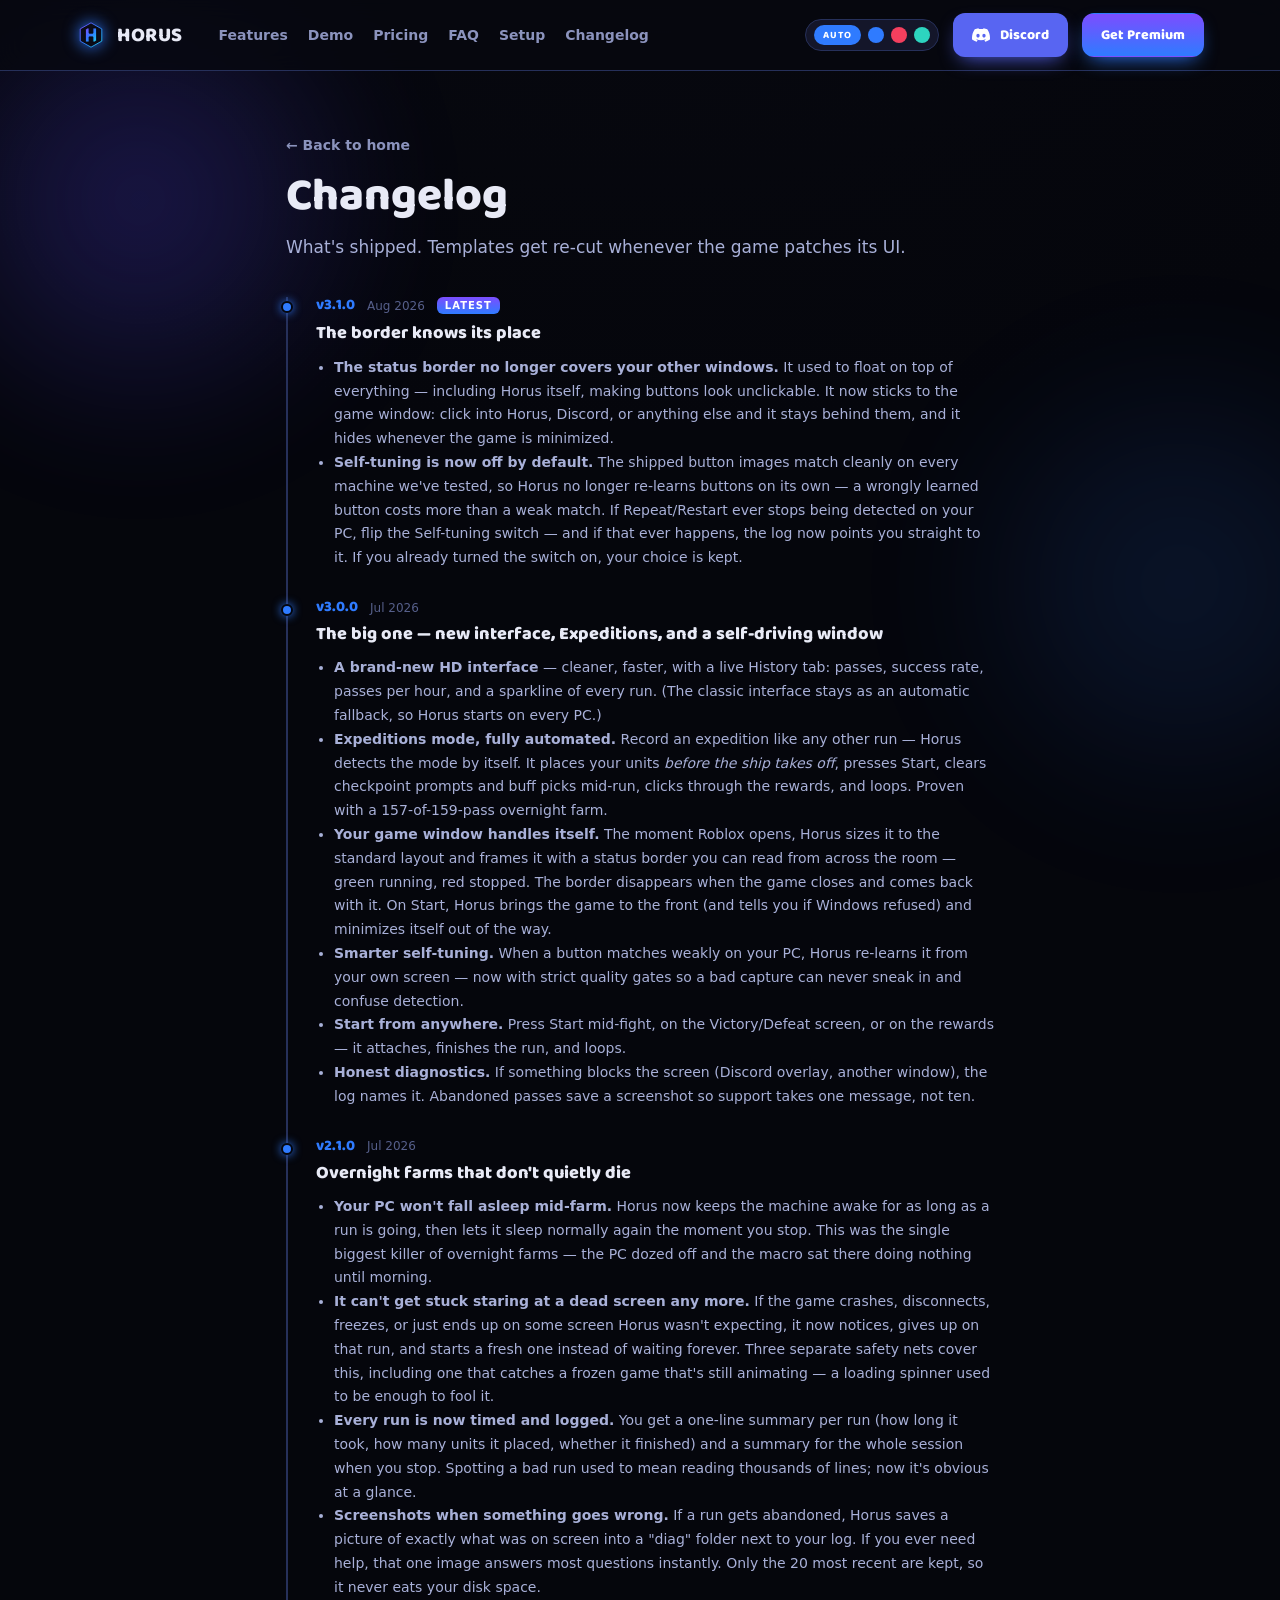
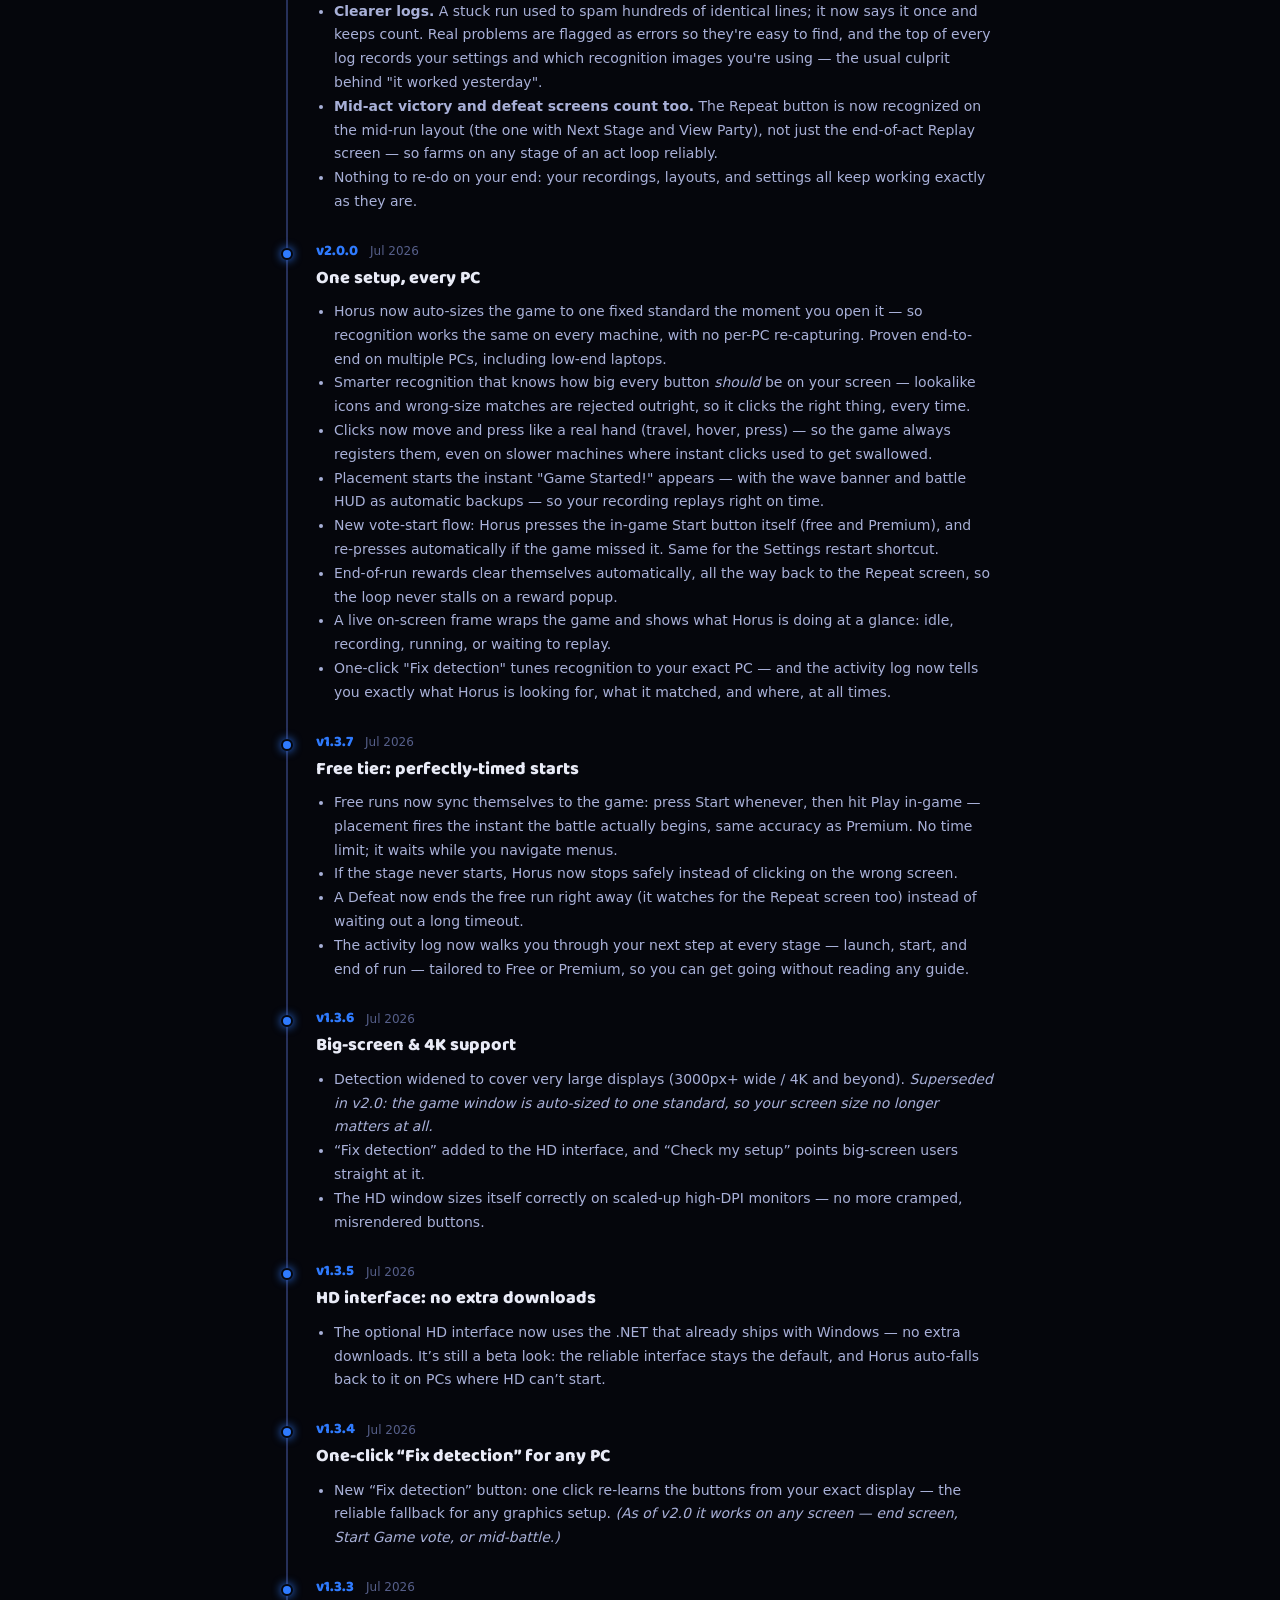
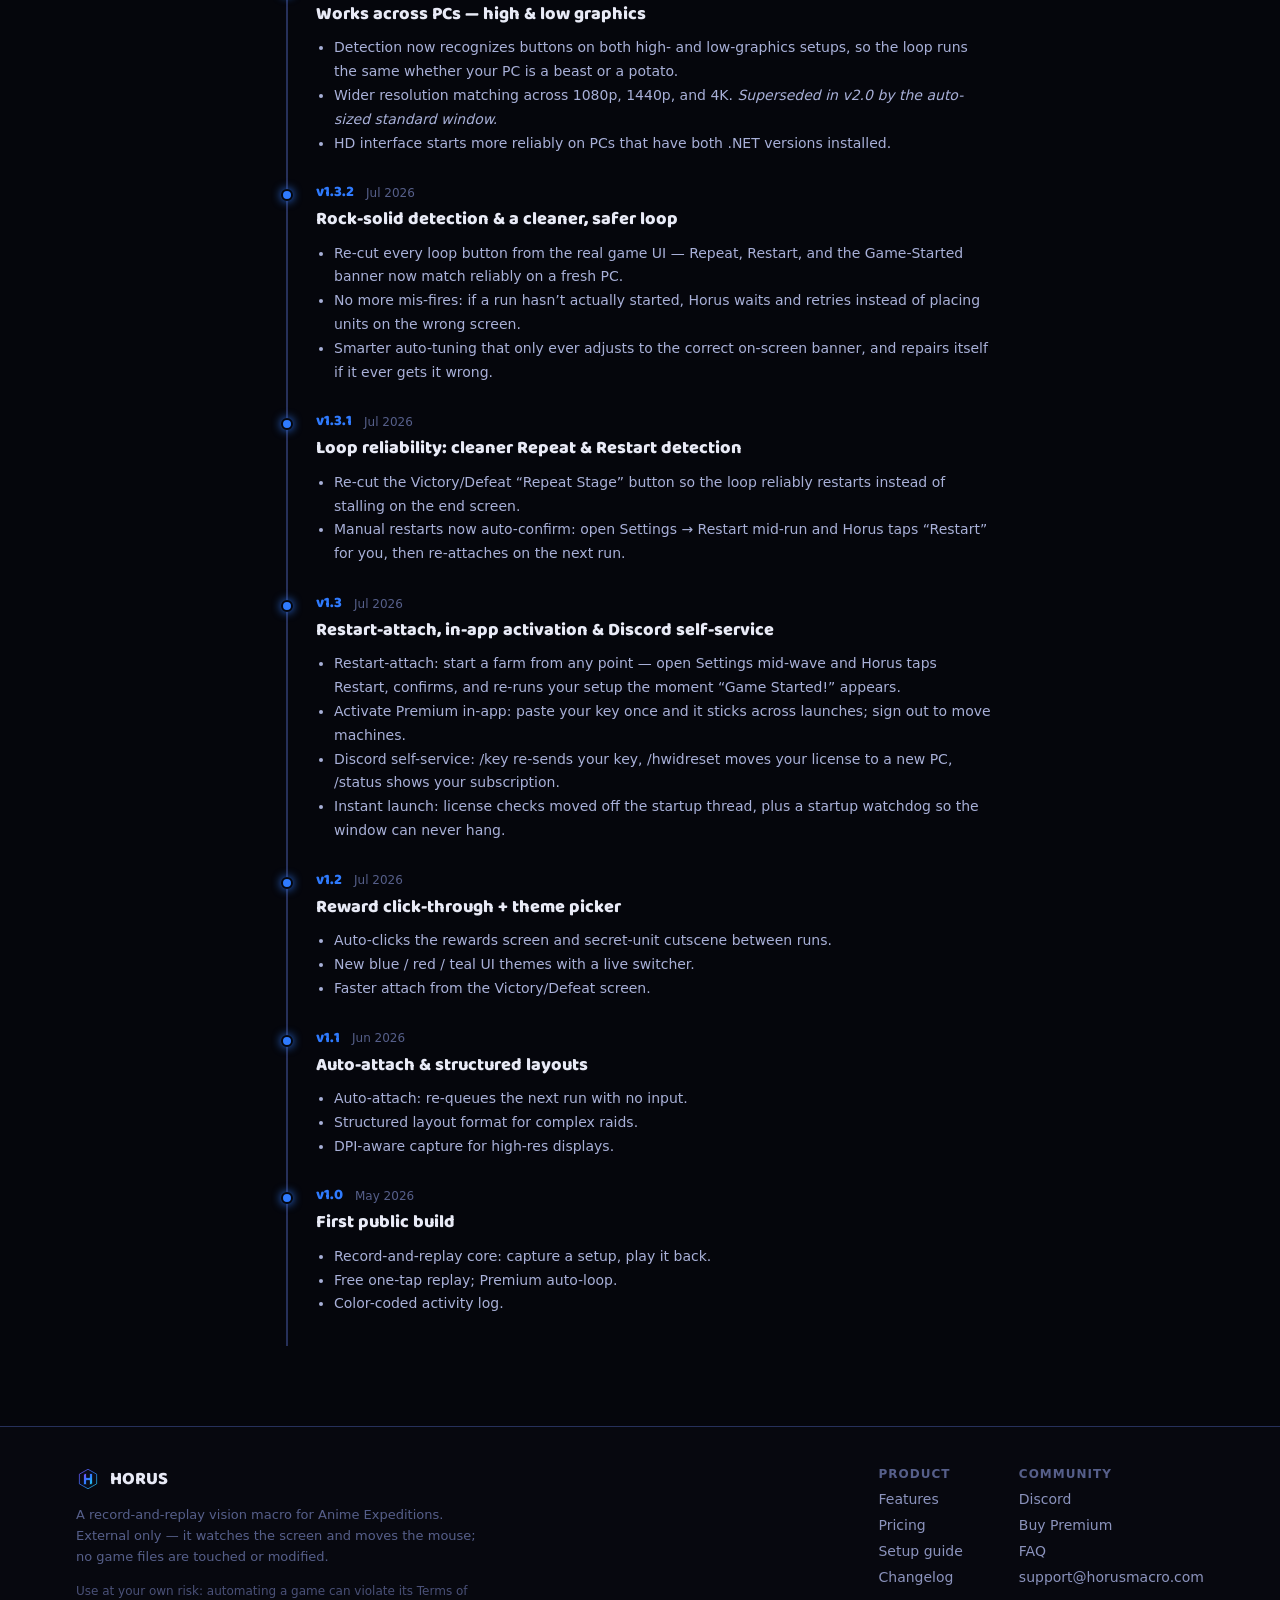
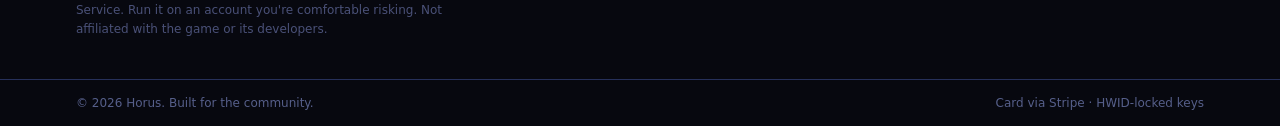
==== commit c707057b: "Changelog: v3.1.0 - glued border, self-tuning off by default Co-Authored-By: Claude Fable 5 <noreply" ====
--- a/changelog.html
+++ b/changelog.html
@@ -93,9 +93,21 @@
         <div class="tl-entry">
           <span class="tl-dot themed" aria-hidden="true"></span>
           <div class="tl-meta">
+            <span class="tl-v themed">v3.1.0</span>
+            <span class="tl-date">Aug 2026</span>
+            <span class="tl-latest themed">LATEST</span>
+          </div>
+          <div class="tl-title">The border knows its place</div>
+          <ul>
+            <li><strong>The status border no longer covers your other windows.</strong> It used to float on top of everything — including Horus itself, making buttons look unclickable. It now sticks to the game window: click into Horus, Discord, or anything else and it stays behind them, and it hides whenever the game is minimized.</li>
+            <li><strong>Self-tuning is now off by default.</strong> The shipped button images match cleanly on every machine we've tested, so Horus no longer re-learns buttons on its own — a wrongly learned button costs more than a weak match. If Repeat/Restart ever stops being detected on your PC, flip the Self-tuning switch — and if that ever happens, the log now points you straight to it. If you already turned the switch on, your choice is kept.</li>
+          </ul>
+        </div>
+        <div class="tl-entry">
+          <span class="tl-dot themed" aria-hidden="true"></span>
+          <div class="tl-meta">
             <span class="tl-v themed">v3.0.0</span>
             <span class="tl-date">Jul 2026</span>
-            <span class="tl-latest themed">LATEST</span>
           </div>
           <div class="tl-title">The big one — new interface, Expeditions, and a self-driving window</div>
           <ul>
